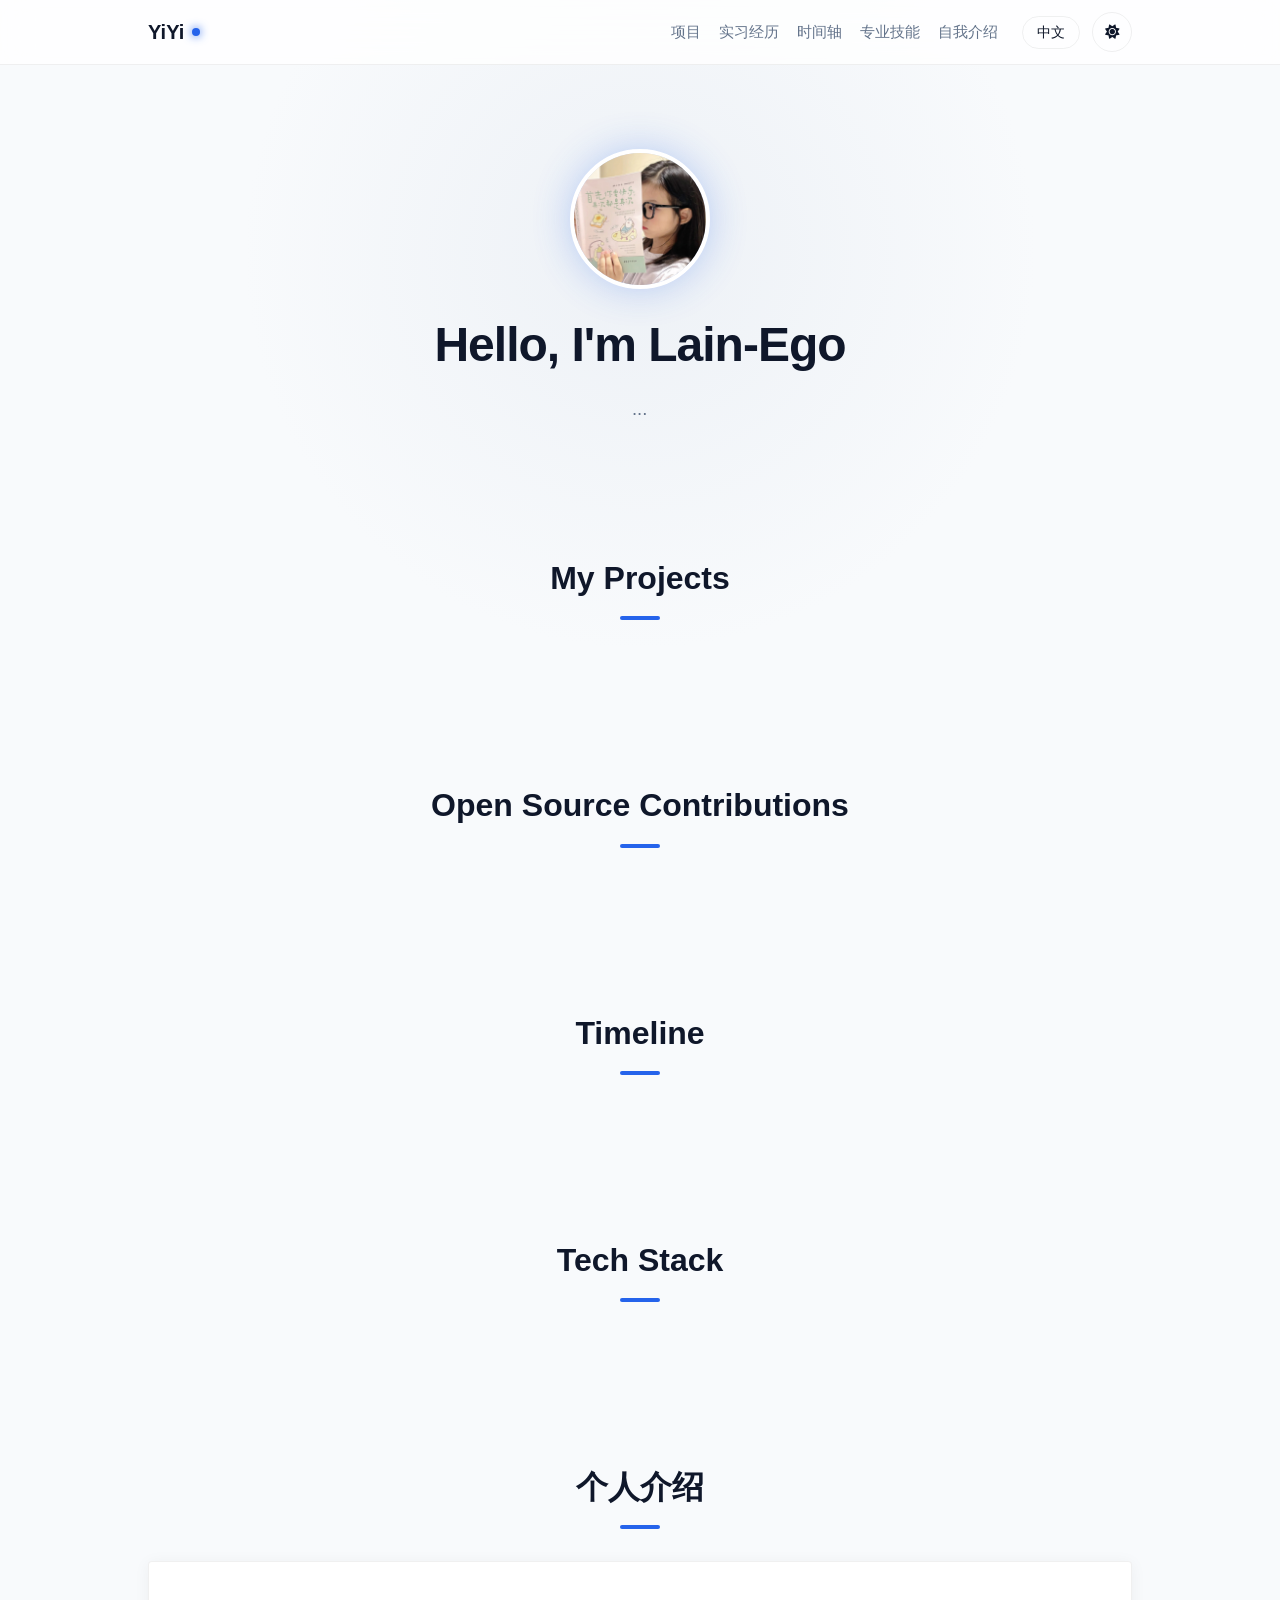
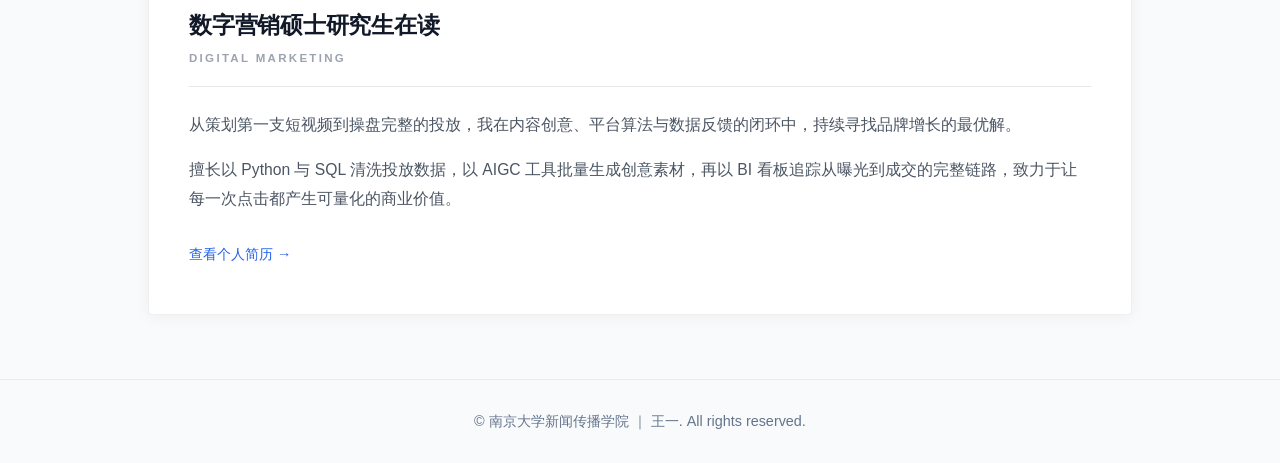
==== index.html @ 86b6c1a6 "Update index.html" ====
<!DOCTYPE html>
<html lang="en" data-theme="light">
<head>
  <meta charset="UTF-8">
  <meta name="viewport" content="width=device-width, initial-scale=1.0">
  <title>Wangyi's Homepage</title>
  
  <script>
    const savedTheme = localStorage.getItem('theme') || (window.matchMedia('(prefers-color-scheme: dark)').matches ? 'dark' : 'light');
    document.documentElement.setAttribute('data-theme', savedTheme);
  </script>

  <link rel="stylesheet" href="assets/css/style.css">
  <link rel="stylesheet" href="https://cdn.bootcdn.net/ajax/libs/font-awesome/6.4.0/css/all.min.css">
</head>
<body>
  <nav>
    <div class="container nav-container">
      <a href="#" class="logo">
        <span class="logo-text">YiYi</span>
        <div class="logo-dot"></div>
      </a>
      
      <div class="nav-actions">
        <div class="nav-links">
          <a href="#projects" data-i18n="nav.projects">项目</a>
          <a href="#opensource" data-i18n="nav.campusexperiences">实习经历</a>
          <a href="#timeline" data-i18n="nav.timeline">时间轴</a>
          <a href="#skills" data-i18n="nav.skills">专业技能</a>
          <a href="#self-introduction" data-i18n="nav.self-introduction">自我介绍</a>
        </div>
        
        <div class="nav-controls">
          <button class="control-btn lang-toggle" aria-label="Toggle Language">中文</button>
          <button class="control-btn theme-toggle" aria-label="Toggle Theme">
            <i class="fas fa-sun sun-icon"></i>
            <i class="fas fa-moon moon-icon"></i>
          </button>
        </div>
      </div>
    </div>
  </nav>

  <section id="intro" class="intro">
    <div class="bg-decoration"></div>
    <div class="container flex-center column">
      <div class="avatar-container">
        <img src="assets/images/Avatar.jpg" alt="Avatar" class="avatar" data-i18n="intro.avatarAlt">
        <div class="avatar-glow"></div>
      </div>
      <h1 class="gradient-text" data-i18n="intro.title">Hello, I'm Lain-Ego</h1>
      <p class="subtitle" data-i18n="intro.desc">...</p>
      <div class="intro-contact-links" aria-label="Social Links"></div>
    </div>
  </section>

  <section id="projects" class="section-padding">
    <div class="container">
      <h2 data-i18n="projects.title">My Projects</h2>
      <div class="projects-grid"></div>
    </div>
  </section>

  <section id="opensource" class="section-padding">
    <div class="container">
      <h2 data-i18n="opensource.title">Open Source Contributions</h2>
      <div class="opensource-grid"></div>
    </div>
  </section>

  <section id="timeline" class="section-padding">
    <div class="container">
      <h2 data-i18n="timeline.title">Timeline</h2>
      <div class="timeline-container"></div>
    </div>
  </section>

  <section id="skills" class="section-padding">
    <div class="container">
      <h2 data-i18n="skills.title">Tech Stack</h2>
      <div class="skills-wrapper"></div>
    </div>
  </section>

    <section id="self-introduction" class="section-padding">
    <div class="container">
      <h2 data-i18n="selfintro.title">个人介绍</h2>
      
      <div class="intro-paper">
        <div class="paper-content">
          <h4 class="intro-title-sans">数字营销硕士研究生在读</h4>
          <span class="paper-label-bottom">DIGITAL MARKETING</span>
          
          <div class="paper-body-standard">
            <p>
              从策划第一支短视频到操盘完整的投放，我在内容创意、平台算法与数据反馈的闭环中，持续寻找品牌增长的最优解。
            </p>
            <p>
              擅长以 Python 与 SQL 清洗投放数据，以 AIGC 工具批量生成创意素材，再以 BI 看板追踪从曝光到成交的完整链路，致力于让每一次点击都产生可量化的商业价值。
            </p>
          </div>
          
          <div class="paper-action">
            <a href="assets/pdf/resume.pdf" target="_blank" rel="noopener noreferrer" class="btn-paper">查看个人简历 &rarr;</a>
          </div>
        </div>
      </div>
    </div>
  </section>

  <footer data-i18n="footer.copyright">© 南京大学新闻传播学院 ｜  王一. All rights reserved.</footer>

  <script src="assets/js/i18n.js"></script>
  <script src="assets/js/main.js"></script>
</body>
</html>
---- assets/css/style.css ----
/* =========================================
   1. Design Token & Themes
   ========================================= */
:root {
  /* 基础参数 */
  --font-main: -apple-system, BlinkMacSystemFont, "Segoe UI", Roboto, "Helvetica Neue", Arial, sans-serif;
  --radius-md: 16px;
  --radius-full: 999px;
  --container-width: 1024px;
  --transition-base: 0.3s cubic-bezier(0.4, 0, 0.2, 1);
  --ease-standard: cubic-bezier(0.22, 1, 0.36, 1);
  --ease-emphasis: cubic-bezier(0.16, 1, 0.3, 1);
  --duration-fast: 180ms;
  --duration-base: 480ms;
  
  /* [Light Mode] 默认日间模式变量 */
  --bg-body: #f8fafc;
  --bg-card: #ffffff;
  --bg-glass: rgba(255, 255, 255, 0.8);
  --bg-hover: #f1f5f9;
  
  --text-main: #0f172a;
  --text-muted: #64748b;
  --text-invert: #ffffff;
  
  --primary: #2563eb;       /* 核心蓝 */
  --primary-glow: rgba(37, 99, 235, 0.2);
  
  --border-light: rgba(0, 0, 0, 0.06);
  --shadow-sm: 0 1px 2px rgba(0, 0, 0, 0.05);
  --shadow-card: 0 4px 6px -1px rgba(0, 0, 0, 0.05), 0 2px 4px -1px rgba(0, 0, 0, 0.03);
  --shadow-hover: 0 20px 25px -5px rgba(0, 0, 0, 0.1), 0 10px 10px -5px rgba(0, 0, 0, 0.04);
  
  --gradient-title: linear-gradient(135deg, #0f172a 0%, #3b82f6 100%);
  --decoration-blob: #e2e8f0;
}

/* [Dark Mode] 深色模式变量覆盖 */
[data-theme="dark"] {
  --bg-body: #1b1b1d;       /* 纯净中性暗背景 */
  --bg-card: #242526;       /* 轻微抬升层级 */
  --bg-glass: rgba(27, 27, 29, 0.82);
  --bg-hover: #2d2f31;
  
  --text-main: #e8e9ea;
  --text-muted: #b0b3b8;
  
  --primary: #78a8f8;
  --primary-glow: rgba(120, 168, 248, 0.24);
  
  --border-light: rgba(227, 227, 227, 0.14);
  --shadow-sm: 0 1px 2px rgba(0, 0, 0, 0.32);
  --shadow-card: 0 8px 20px rgba(0, 0, 0, 0.22);
  --shadow-hover: 0 12px 28px rgba(0, 0, 0, 0.30);
  
  --gradient-title: linear-gradient(135deg, #f1f2f4 0%, #9abcf2 100%);
  --decoration-blob: #2a2c2e;
}

/* =========================================
   2. Global Reset & Layout
   ========================================= */
* { margin: 0; padding: 0; box-sizing: border-box; }

html {
  width: 100%;
  max-width: 100%;
  -webkit-text-size-adjust: 100%;
}

body {
  font-family: var(--font-main);
  background-color: var(--bg-body);
  color: var(--text-main);
  line-height: 1.6;
  /* 关键：平滑过渡背景色和文字颜色 */
  transition: background-color 0.4s ease, color 0.4s ease;
  max-width: 100%;
  overflow-x: hidden;
}

@supports (overflow: clip) {
  html,
  body {
    overflow-x: clip;
  }
}

/* 新增：全局图片约束，防止图片撑破布局 */
img {
  max-width: 100%;
  height: auto;
  display: block;
}

a { text-decoration: none; color: inherit; transition: var(--transition-base); }
ul { list-style: none; }

.container {
  width: 100%;
  max-width: var(--container-width);
  margin: 0 auto;
  padding: 0 20px;
}

.section-padding { padding: 64px 0; }
.flex-center { display: flex; align-items: center; justify-content: center; }
.column { flex-direction: column; }

/* 滚动条美化 */
::-webkit-scrollbar { width: 8px; }
::-webkit-scrollbar-track { background: var(--bg-body); }
::-webkit-scrollbar-thumb { background: var(--text-muted); border-radius: 4px; opacity: 0.5; }

/* =========================================
   3. Navigation (Glassmorphism)
   ========================================= */
nav {
  position: sticky;
  top: 0;
  z-index: 100;
  background: var(--bg-glass);
  backdrop-filter: blur(16px);
  -webkit-backdrop-filter: blur(16px);
  border-bottom: 1px solid var(--border-light);
  transition: background-color 0.4s ease, border-color 0.4s ease;
}

.nav-container {
  height: 64px;
  display: flex;
  justify-content: space-between;
  align-items: center;
}

.logo {
  display: flex;
  align-items: center;
  gap: 8px;
  font-weight: 700;
  font-size: 1.25rem;
  color: var(--text-main);
}

.logo-dot {
  width: 8px;
  height: 8px;
  background: var(--primary);
  border-radius: 50%;
  box-shadow: 0 0 10px var(--primary);
}

.nav-actions { display: flex; align-items: center; gap: 24px; }

.nav-links { display: flex; gap: 18px; }
.nav-links a {
  font-size: 0.95rem;
  font-weight: 500;
  color: var(--text-muted);
  position: relative;
}
.nav-links a::after {
  content: '';
  position: absolute;
  left: 0;
  bottom: -6px;
  width: 100%;
  height: 2px;
  background: var(--primary);
  transform: scaleX(0);
  transform-origin: left;
  transition: transform var(--duration-fast) var(--ease-standard);
}
.nav-links a:hover, .nav-links a.active { color: var(--primary); }
.nav-links a:hover::after, .nav-links a.active::after { transform: scaleX(1); }

.nav-controls { display: flex; align-items: center; gap: 12px; }

/* 按钮通用样式 */
.control-btn {
  background: transparent;
  border: 1px solid var(--border-light);
  color: var(--text-main);
  padding: 6px 14px;
  border-radius: 20px;
  cursor: pointer;
  font-size: 0.9rem;
  transition: color var(--duration-fast) var(--ease-standard), border-color var(--duration-fast) var(--ease-standard), background-color var(--duration-fast) var(--ease-standard), transform var(--duration-fast) var(--ease-standard);
  display: flex;
  align-items: center;
  justify-content: center;
}

.control-btn:hover {
  background: var(--bg-hover);
  border-color: var(--primary);
  color: var(--primary);
}

/* 主题切换按钮特殊处理 */
.theme-toggle {
  width: 36px;
  height: 36px;
  padding: 0;
  border-radius: 50%;
  position: relative;
  overflow: hidden;
}

.theme-toggle i {
  position: absolute;
  transition: transform 420ms var(--ease-emphasis), opacity 320ms var(--ease-standard);
}

/* 图标切换动画逻辑 */
[data-theme="light"] .moon-icon { transform: translateY(20px) rotate(90deg); opacity: 0; }
[data-theme="light"] .sun-icon { transform: translateY(0) rotate(0); opacity: 1; }
[data-theme="dark"] .sun-icon { transform: translateY(-20px) rotate(-90deg); opacity: 0; }
[data-theme="dark"] .moon-icon { transform: translateY(0) rotate(0); opacity: 1; }

/* =========================================
   4. Hero Section / Intro
   ========================================= */
.intro {
  padding: 84px 0 44px;
  position: relative;
  text-align: center;
}

/* 背景装饰球 */
.bg-decoration {
  position: absolute;
  top: -50%;
  left: 50%;
  transform: translateX(-50%);
  width: 800px;
  height: 800px;
  background: radial-gradient(circle, var(--decoration-blob) 0%, transparent 70%);
  opacity: 0.5;
  z-index: -1;
  pointer-events: none;
}

.avatar-container {
  position: relative;
  margin-bottom: 18px;
  opacity: 0;
  animation: intro-fade-up 620ms var(--ease-emphasis) 120ms forwards;
}

.avatar {
  width: 140px;
  height: 140px;
  border-radius: 50%;
  object-fit: cover;
  border: 4px solid var(--bg-card);
  position: relative;
  z-index: 2;
  flex-shrink: 0; /* 防止头像被挤压 */
}

.avatar-glow {
  position: absolute;
  inset: 0;
  border-radius: 50%;
  background: var(--primary);
  filter: blur(25px);
  opacity: 0.4;
  z-index: 1;
  transform: scale(0.9);
  transition: opacity 0.3s;
}
.avatar-container:hover .avatar-glow { opacity: 0.7; }

.gradient-text {
  font-size: 3rem;
  font-weight: 800;
  margin-bottom: 10px;
  color: var(--text-main);
  letter-spacing: -1px;
  opacity: 0;
  animation: intro-fade-up 620ms var(--ease-emphasis) 210ms forwards;
}

.subtitle {
  font-size: 1.15rem;
  color: var(--text-muted);
  max-width: 700px;
  margin: 0 auto;
  opacity: 0;
  animation: intro-fade-up 620ms var(--ease-emphasis) 300ms forwards;
}

.intro-contact-links {
  display: flex;
  align-items: center;
  justify-content: center;
  gap: 12px;
  margin-top: 22px;
  flex-wrap: wrap;
  opacity: 0;
  animation: intro-fade-up 620ms var(--ease-emphasis) 390ms forwards;
}

.intro-contact-link {
  width: 42px;
  height: 42px;
  border-radius: 50%;
  border: 1px solid var(--border-light);
  background: var(--bg-card);
  color: var(--text-muted);
  display: inline-flex;
  align-items: center;
  justify-content: center;
  transition: transform var(--duration-fast) var(--ease-standard), color var(--duration-fast) var(--ease-standard), border-color var(--duration-fast) var(--ease-standard);
}

.intro-contact-link i {
  font-size: 1.1rem;
}

.intro-contact-link:hover {
  color: var(--primary);
  border-color: var(--primary);
  transform: translateY(-1px);
}

/* =========================================
   5. Projects Grid & Detail Images
   ========================================= */
h2 {
  font-size: 2rem;
  text-align: center;
  margin-bottom: 32px;
  color: var(--text-main);
  position: relative;
  display: inline-block;
  width: 100%;
}
/* 标题下划线 */
h2::after {
  content: '';
  display: block;
  width: 40px;
  height: 4px;
  background: var(--primary);
  margin: 12px auto 0;
  border-radius: 2px;
}

.projects-grid {
  display: grid;
  grid-template-columns: repeat(auto-fit, minmax(min(100%, 280px), 1fr));
  gap: 24px;
}

.card {
  background: var(--bg-card);
  border-radius: var(--radius-md);
  border: 1px solid var(--border-light);
  overflow: hidden;
  transition: transform var(--duration-base) var(--ease-standard), box-shadow var(--duration-base) var(--ease-standard), border-color var(--duration-fast) var(--ease-standard);
  /* 解决 Safari 下圆角溢出问题 */
  transform: translateZ(0); 
}

.card:hover {
  transform: translateY(-4px);
  box-shadow: var(--shadow-card);
  border-color: var(--primary-glow);
}

/* 首页项目卡片缩略图 - 优化适配 */
.project-thumbnail {
  width: 100%;
  height: 220px;           /* 调整高度，显示更佳 */
  object-fit: cover;       /* 填满容器，防止拉伸 */
  object-position: center; /* 居中裁剪 */
  border-bottom: 1px solid var(--border-light);
  transition: transform var(--duration-base) var(--ease-standard);
  background-color: var(--bg-hover);
}

.card:hover .project-thumbnail { transform: scale(1.02); }

.project-thumbnail-wrapper { overflow: hidden; }

.project-info { padding: 24px; }

.project-info h3 {
  font-size: 1.25rem;
  margin-bottom: 8px;
  color: var(--text-main);
}

.project-info p {
  font-size: 0.95rem;
  color: var(--text-muted);
  margin-bottom: 20px;
  display: -webkit-box;
  -webkit-line-clamp: 3;
  -webkit-box-orient: vertical;
  overflow: hidden;
}

.project-link {
  font-weight: 600;
  color: var(--primary);
  display: inline-flex;
  align-items: center;
  gap: 4px;
}
.project-link::after { content: '→'; transition: transform 0.2s; }
.project-link:hover::after { transform: translateX(4px); }

/* 子页面：详情大图样式 (新增) */
.project-detail-card { padding: 40px; }

.project-detail-desc {
  max-width: 800px;
  margin: 30px auto;
  line-height: 1.8;
  color: var(--text-muted);
}

.project-img {
  display: block;
  width: 100%;             /* 强制宽度撑满容器 */
  max-width: 100%;         /* 防止超出父容器 */
  height: auto;            /* 高度自动，保持比例 */
  object-fit: contain;     /* 保证图片内容完整显示 */
  border-radius: var(--radius-md);
  margin: 32px auto;       /* 上下增加间距 */
  box-shadow: var(--shadow-card);
  border: 1px solid var(--border-light);
}

/* =========================================
   6. Documents & Buttons
   ========================================= */
.publish-links-wrapper { text-align: center; margin-top: 40px; }

.publish-links {
  display: inline-flex;
  flex-wrap: wrap;
  gap: 16px;
  justify-content: center;
  background: var(--bg-card);
  padding: 12px;
  border-radius: var(--radius-full);
  box-shadow: var(--shadow-sm);
  border: 1px solid var(--border-light);
}

.publish-link {
  padding: 10px 24px;
  border-radius: var(--radius-full);
  font-weight: 500;
  color: var(--text-muted);
  transition: transform var(--duration-fast) var(--ease-standard), color var(--duration-fast) var(--ease-standard), background-color var(--duration-fast) var(--ease-standard);
  display: flex;
  align-items: center;
  gap: 8px;
}

.publish-link:hover {
  background: var(--bg-hover);
  color: var(--primary);
  transform: translateY(-1px);
}

@keyframes intro-fade-up {
  from {
    opacity: 0;
    transform: translateY(14px);
  }
  to {
    opacity: 1;
    transform: translateY(0);
  }
}

/* =========================================
   7. Footer
   ========================================= */

footer {
  text-align: center;
  padding: 30px;
  font-size: 0.9rem;
  color: var(--text-muted);
  border-top: 1px solid var(--border-light);
  background: var(--bg-body);
}

/* =========================================
   8. Mobile Responsive
   ========================================= */
@media (max-width: 768px) {
  .nav-links { display: none; } /* 暂时简化手机端 */
  .container { padding: 0 16px; }
  
  .section-padding { padding: 48px 0; }
  .intro { padding-top: 56px; }
  .gradient-text { font-size: 2.2rem; }
  .nav-actions { gap: 12px; }
  .nav-controls { gap: 8px; }
  .control-btn { padding: 6px 10px; }
  .logo { font-size: 1.1rem; }
  .project-detail-card { padding: 24px 18px; }

  /* 手机端图片适配 */
  .avatar {
    width: 120px;
    height: 120px;
  }
  .project-thumbnail {
    height: 180px;
  }
  .project-img {
    margin: 20px auto;
    border-radius: 8px;
  }
  
  .publish-links {
    flex-direction: column;
    border-radius: var(--radius-md);
    width: 100%;
  }
  
  .intro-contact-links {
    gap: 10px;
    margin-top: 18px;
  }

  .timeline-container {
    padding-left: 24px;
  }

  .timeline-dot {
    left: -28px;
  }
}


/* Paste this AFTER your existing CSS */

/* =========================================
   9. Open Source Section (New)
   ========================================= */
.opensource-grid {
  display: grid;
  grid-template-columns: repeat(auto-fit, minmax(min(100%, 280px), 1fr));
  gap: 20px;
}

.os-card {
  background: var(--bg-card);
  border: 1px solid var(--border-light);
  border-radius: var(--radius-md);
  padding: 24px;
  transition: transform var(--duration-base) var(--ease-standard), box-shadow var(--duration-base) var(--ease-standard), border-color var(--duration-fast) var(--ease-standard);
  display: flex;
  flex-direction: column;
  height: 100%;
}

.os-card:hover {
  transform: translateY(-3px);
  border-color: var(--primary);
  box-shadow: var(--shadow-card);
}

.os-header {
  display: flex;
  align-items: flex-start;
  justify-content: space-between;
  margin-bottom: 12px;
}

.os-title {
  font-size: 1.1rem;
  font-weight: 700;
  color: var(--text-main);
}

.os-desc {
  font-size: 0.9rem;
  color: var(--text-muted);
  margin-bottom: 16px;
  flex-grow: 1;
}

.os-tags {
  display: flex;
  flex-wrap: wrap;
  gap: 8px;
  margin-bottom: 20px;
}

.os-tag {
  font-size: 0.75rem;
  padding: 4px 10px;
  background: var(--bg-hover);
  color: var(--text-muted);
  border-radius: 20px;
}

.os-actions {
  display: flex;
  flex-wrap: wrap;
  gap: 12px;
}

.os-btn {
  font-size: 0.85rem;
  font-weight: 600;
  color: var(--primary);
  display: flex;
  align-items: center;
  gap: 6px;
}
.os-btn:hover { text-decoration: underline; }

/* =========================================
   10. Timeline Section (New)
   ========================================= */
.timeline-container {
  position: relative;
  max-width: 800px;
  margin: 0 auto;
  padding-left: 30px;
}

/* Vertical Line */
.timeline-container::before {
  content: '';
  position: absolute;
  left: 0;
  top: 0;
  bottom: 0;
  width: 2px;
  background: var(--border-light);
}

.timeline-item {
  position: relative;
  margin-bottom: 28px;
}

.timeline-dot {
  position: absolute;
  left: -35px; /* Adjust based on padding */
  top: 5px;
  width: 12px;
  height: 12px;
  background: var(--bg-body);
  border: 2px solid var(--primary);
  border-radius: 50%;
  z-index: 1;
}

.timeline-date {
  font-size: 0.85rem;
  font-weight: 700;
  color: var(--primary);
  margin-bottom: 6px;
  display: block;
}

.timeline-content h3 {
  font-size: 1.1rem;
  margin-bottom: 8px;
  color: var(--text-main);
}

.timeline-content p {
  font-size: 0.95rem;
  color: var(--text-muted);
}

/* =========================================
   11. Tech Stack Section (New)
   ========================================= */
.skills-wrapper {
  display: grid;
  grid-template-columns: repeat(auto-fit, minmax(min(100%, 200px), 1fr));
  gap: 24px;
}

.skill-category h3 {
  font-size: 1.1rem;
  margin-bottom: 16px;
  color: var(--text-main);
  border-left: 3px solid var(--primary);
  padding-left: 12px;
}

.skill-list {
  display: flex;
  flex-wrap: wrap;
  gap: 10px;
}

.skill-badge {
  padding: 8px 16px;
  background: var(--bg-card);
  border: 1px solid var(--border-light);
  border-radius: 8px;
  font-size: 0.9rem;
  color: var(--text-muted);
  display: flex;
  align-items: center;
  gap: 8px;
  transition: transform var(--duration-fast) var(--ease-standard), color var(--duration-fast) var(--ease-standard), border-color var(--duration-fast) var(--ease-standard);
}

.skill-badge:hover {
  border-color: var(--primary);
  color: var(--primary);
  transform: translateY(-1px);
}

.reveal {
  opacity: 0;
  transform: translateY(16px);
  filter: blur(2px);
  transition: opacity var(--duration-base) var(--ease-standard), transform var(--duration-base) var(--ease-standard), filter var(--duration-base) var(--ease-standard);
  transition-delay: var(--reveal-delay, 0ms);
  will-change: opacity, transform;
}

.reveal.is-visible {
  opacity: 1;
  transform: translateY(0);
  filter: blur(0);
}

@media (prefers-reduced-motion: reduce) {
  .avatar-container,
  .gradient-text,
  .subtitle,
  .intro-contact-links {
    animation: none;
    opacity: 1;
    transform: none;
  }

  .reveal {
    opacity: 1;
    transform: none;
    filter: none;
    transition: none;
  }
}

/* 修复主题切换按钮的点击响应 */
.theme-toggle {
  cursor: pointer;
  z-index: 10; /* 提高层级 */
  /* 确保按钮有足够空间容纳图标 */
  width: 40px; 
  height: 40px;
  display: flex;
  align-items: center;
  justify-content: center;
}

/* 防止图标拦截鼠标事件，确保点击穿透到 button */
.theme-toggle i {
  pointer-events: none; 
}

/* 确保导航栏层级够高 */
nav {
  z-index: 1000;
}

/* ... Previous CSS ... */

/* =========================================
   12. Project Tags (New)
   ========================================= */
.project-tags {
  display: flex;
  flex-wrap: wrap;
  gap: 8px;
  margin-bottom: 20px; /* Space between tags and 'View Details' link */
  margin-top: -12px;   /* Pull closer to description */
}

.project-tag {
  font-size: 0.75rem;
  padding: 3px 10px;
  background: var(--bg-hover);
  color: var(--primary);
  border-radius: 4px;
  font-weight: 500;
  border: 1px solid var(--border-light);
}

/* Adjust paragraph margin in project info to accommodate tags */
.project-info p {
  margin-bottom: 16px; 
}

/* =========================================
   13. Self Introduction Section (New)
   ========================================= */
.intro-paper {
  background: #ffffff;
  border: 1px solid rgba(0, 0, 0, 0.06);
  border-radius: 4px;
  box-shadow: 0 2px 16px rgba(0, 0, 0, 0.05);
  max-width: 100%;
  margin: 0 auto;
  padding: 48px 40px;
  position: relative;
  transition: box-shadow 0.3s ease, transform 0.3s ease;
}

[data-theme="dark"] .intro-paper {
  background: #1a1a1a;
  border-color: rgba(255, 255, 255, 0.06);
  box-shadow: 0 2px 16px rgba(0, 0, 0, 0.2);
}

.intro-paper:hover {
  box-shadow: 0 6px 28px rgba(0, 0, 0, 0.08);
  transform: translateY(-2px);
}

.intro-paper .paper-content {
  position: relative;
}

.intro-title-sans {
  font-family: -apple-system, BlinkMacSystemFont, "Segoe UI", Roboto, "Helvetica Neue", Arial, "PingFang SC", "Microsoft YaHei", sans-serif;
  font-size: 1.45rem;
  font-weight: 700;
  color: #111827;
  margin-bottom: 8px;
  line-height: 1.35;
  letter-spacing: -0.01em;
}

[data-theme="dark"] .intro-title-sans {
  color: #f3f4f6;
}

.paper-label-bottom {
  display: block;
  font-family: -apple-system, BlinkMacSystemFont, "Segoe UI", Roboto, "Helvetica Neue", Arial, sans-serif;
  font-size: 0.72rem;
  font-weight: 600;
  letter-spacing: 0.2em;
  text-transform: uppercase;
  color: #9ca3af;
  margin-bottom: 24px;
  padding-bottom: 18px;
  border-bottom: 1px solid #e5e7eb;
}

[data-theme="dark"] .paper-label-bottom {
  color: #6b7280;
  border-color: #374151;
}

.paper-body-standard {
  font-family: -apple-system, BlinkMacSystemFont, "Segoe UI", Roboto, "Helvetica Neue", Arial, "PingFang SC", "Microsoft YaHei", sans-serif;
  font-size: 0.98rem;
  line-height: 1.8;
  color: #4b5563;
}

[data-theme="dark"] .paper-body-standard {
  color: #d1d5db;
}

.paper-body-standard p + p {
  margin-top: 1.1em;
}

.paper-action {
  margin-top: 28px;
}

.btn-paper {
  display: inline-flex;
  align-items: center;
  gap: 6px;
  font-family: inherit;
  font-size: 0.9rem;
  font-weight: 500;
  color: #2563eb;
  text-decoration: none;
  transition: gap 0.25s ease;
}

[data-theme="dark"] .btn-paper {
  color: #60a5fa;
}

.btn-paper:hover {
  gap: 10px;
}

@media (max-width: 640px) {
  .intro-paper {
    padding: 28px 24px;
  }
  .intro-title-sans {
    font-size: 1.2rem;
  }
}
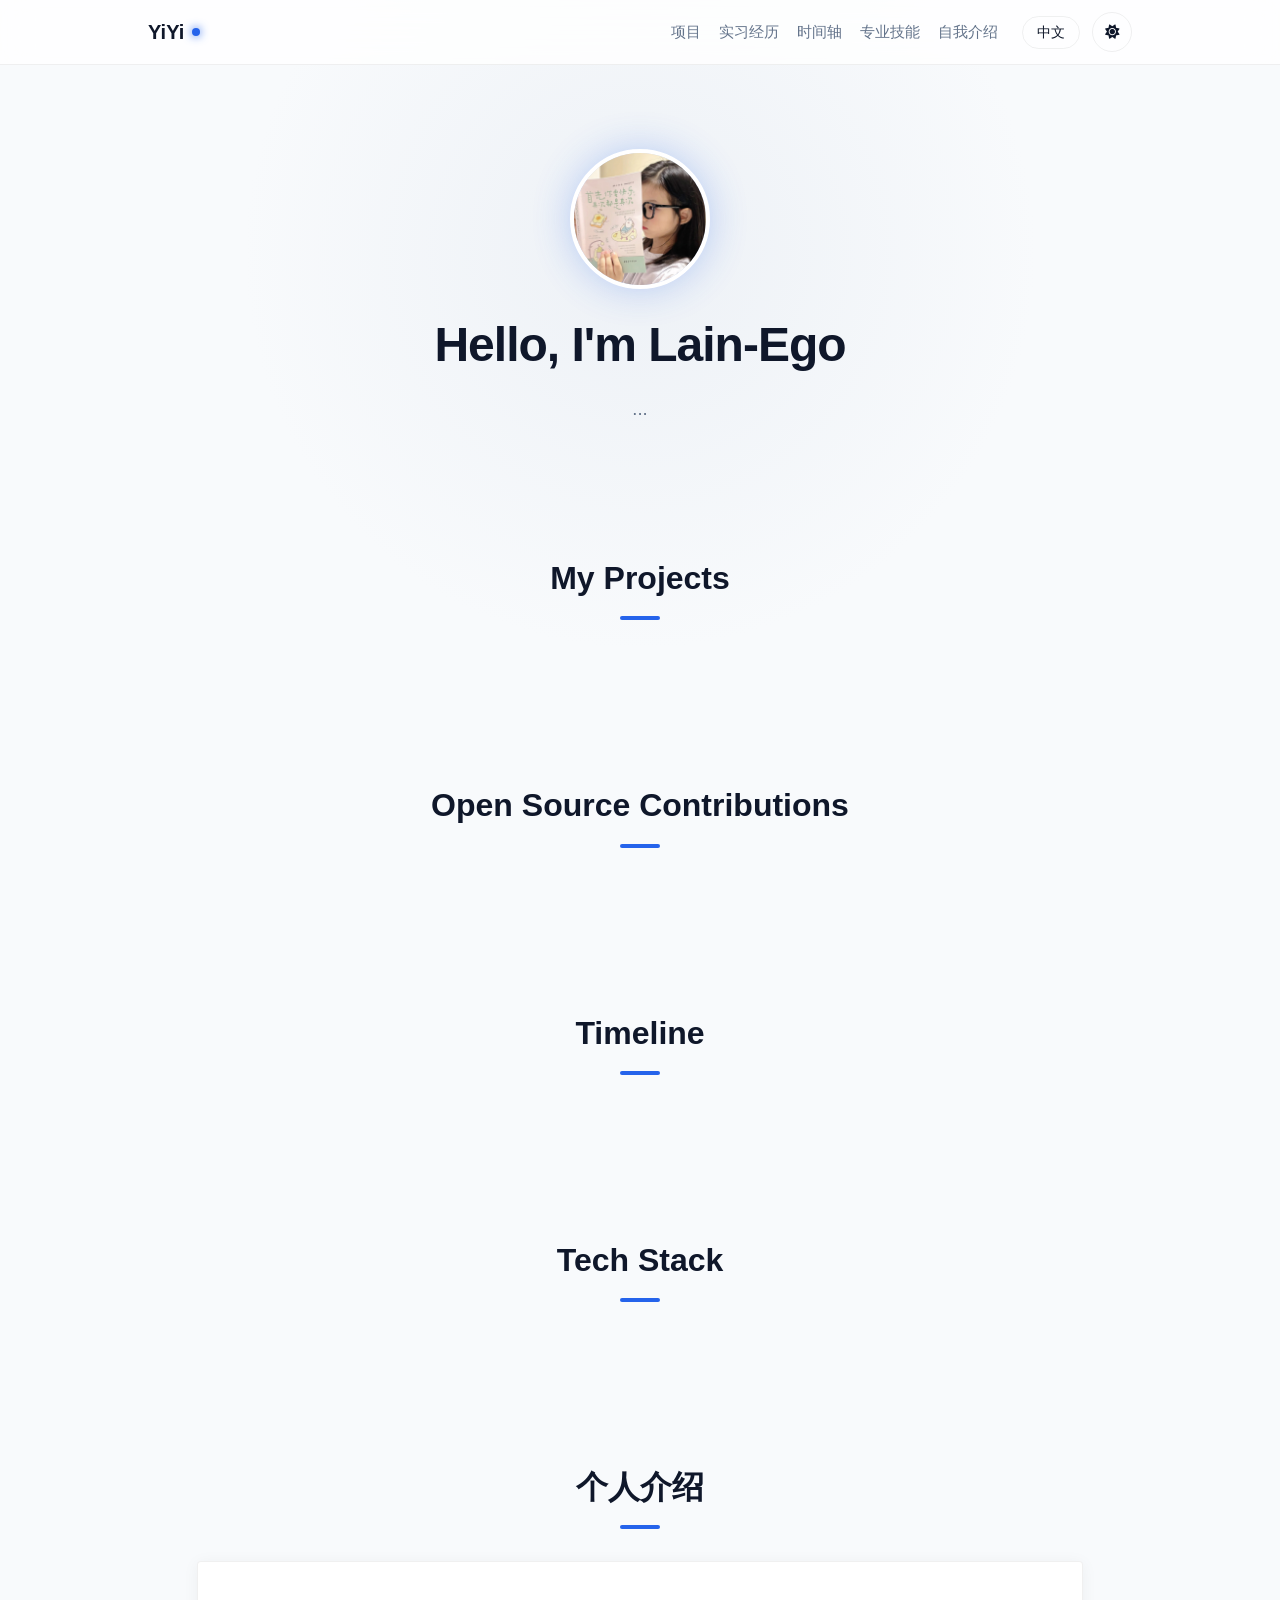
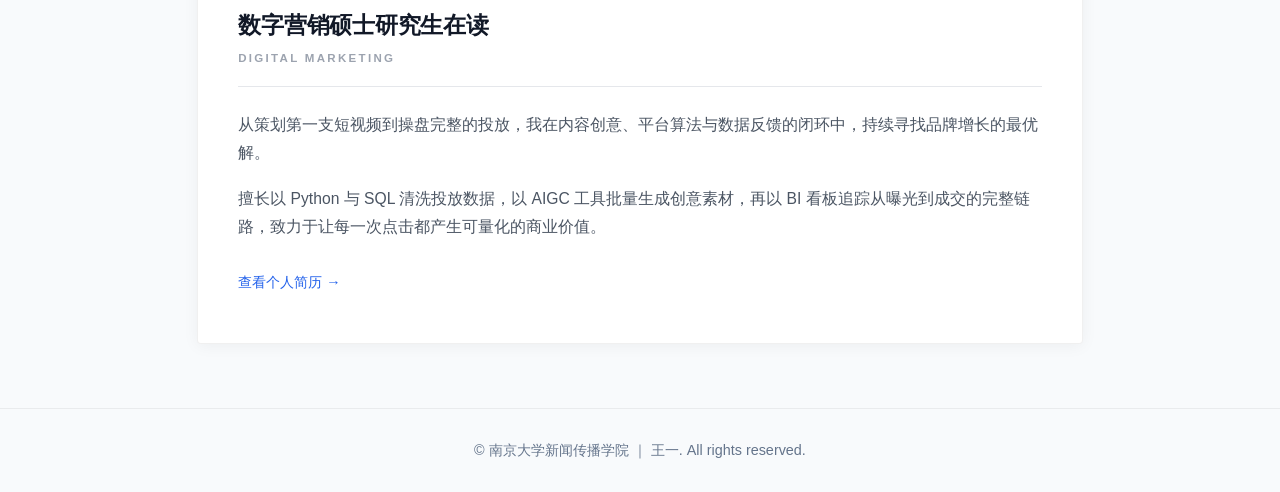
==== commit aabb5c60: "Update index.html" ====
--- a/index.html
+++ b/index.html
@@ -101,7 +101,7 @@
           </div>
           
           <div class="paper-action">
-            <a href="assets/pdf/resume.pdf" target="_blank" rel="noopener noreferrer" class="btn-paper">查看个人简历 &rarr;</a>
+            <a href="assets/pdf/resume.pdf?v=2" target="_blank" rel="noopener noreferrer" class="btn-paper">查看个人简历 &rarr;</a>
           </div>
         </div>
       </div>
--- a/assets/css/style.css
+++ b/assets/css/style.css
@@ -812,7 +812,7 @@
   border: 1px solid rgba(0, 0, 0, 0.06);
   border-radius: 4px;
   box-shadow: 0 2px 16px rgba(0, 0, 0, 0.05);
-  max-width: 100%;
+  max-width: 90%;
   margin: 0 auto;
   padding: 48px 40px;
   position: relative;
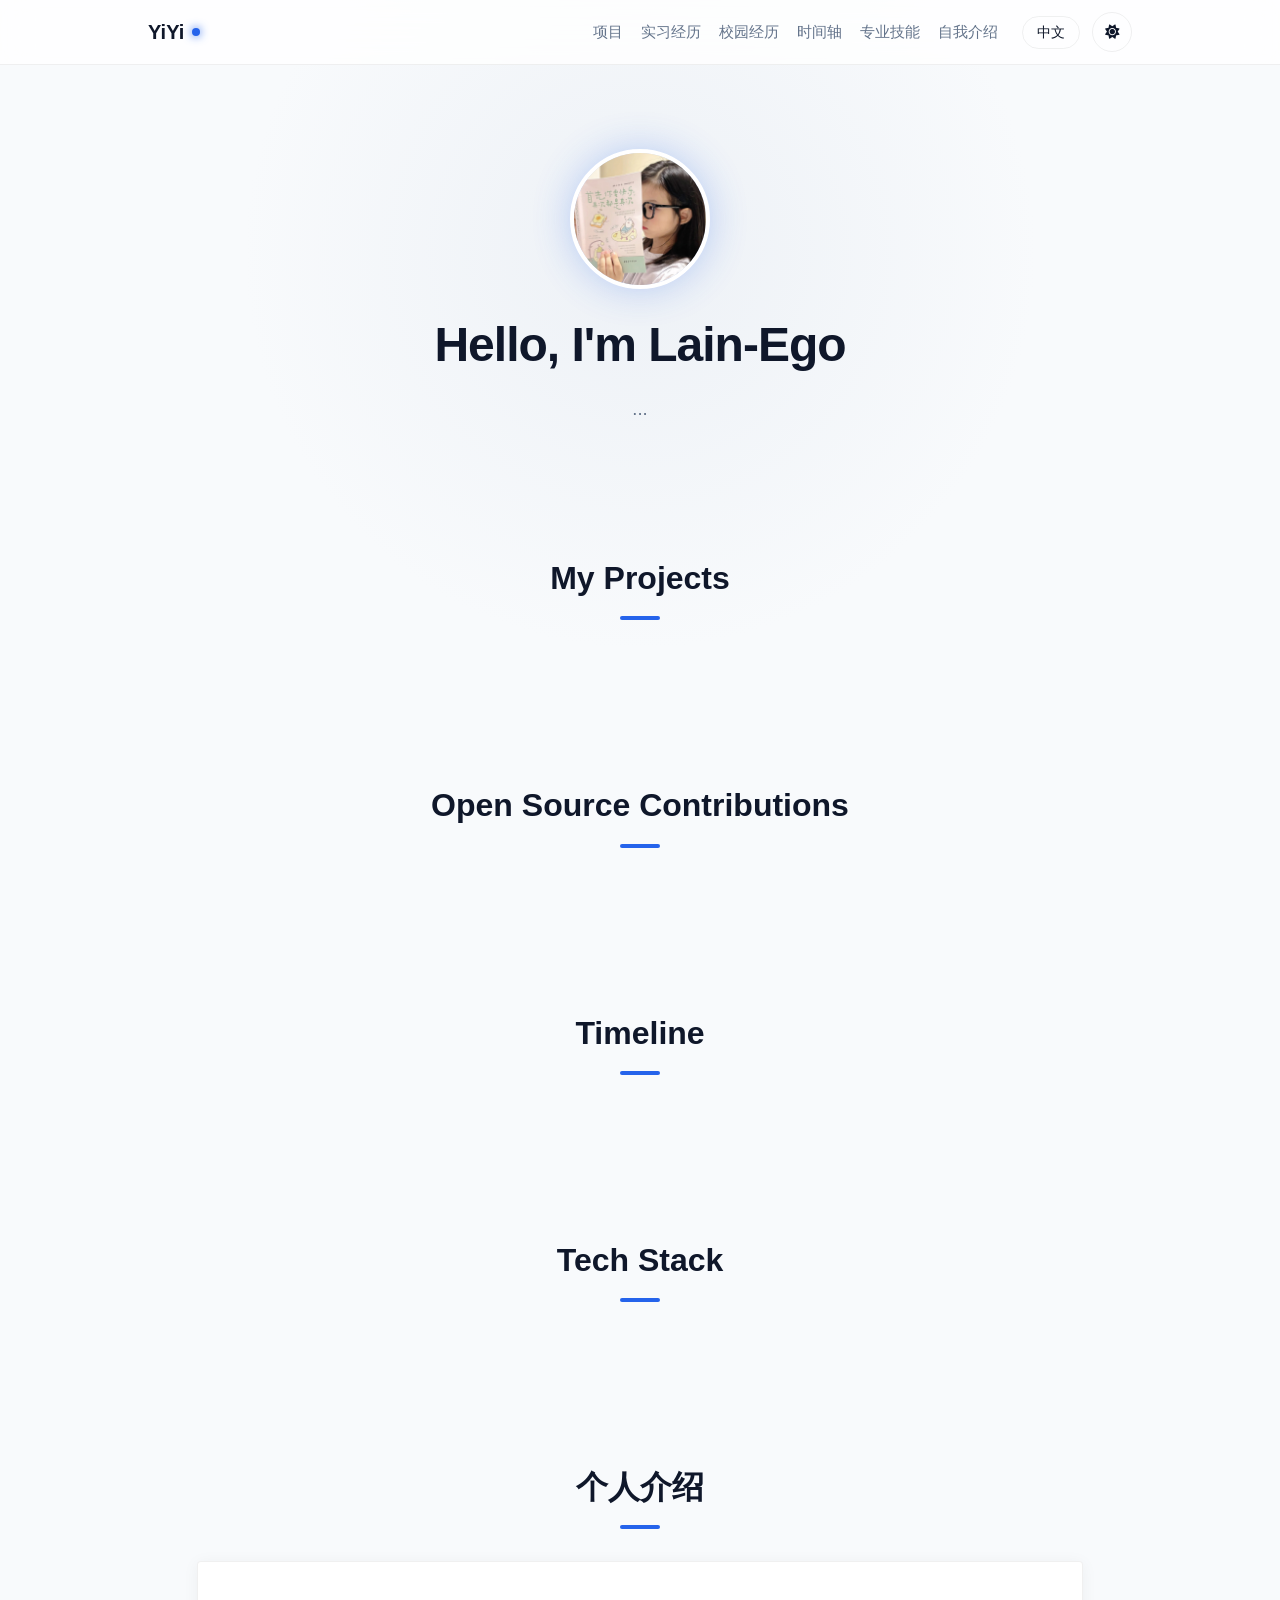
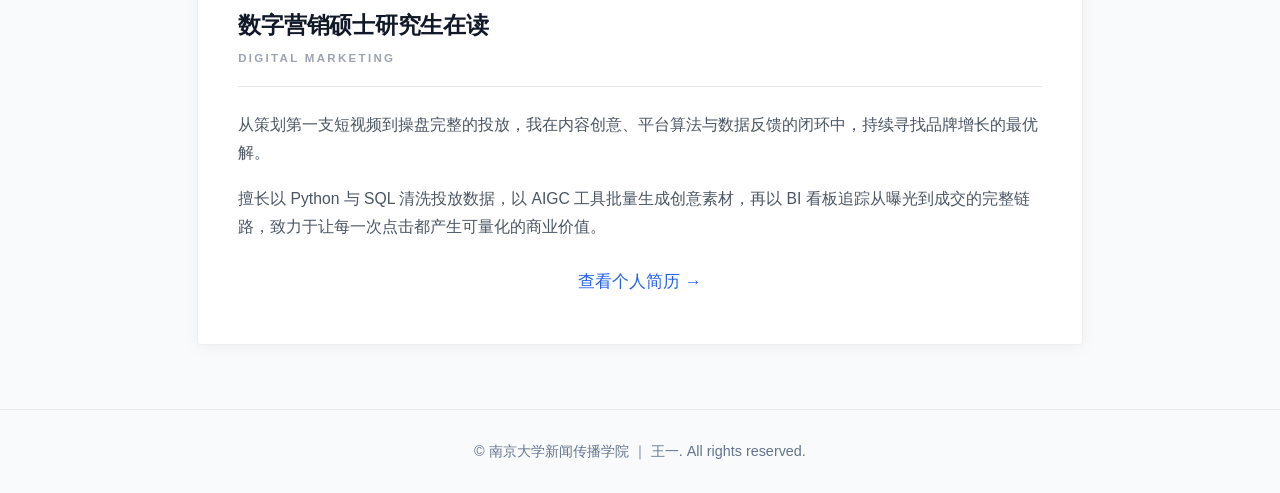
==== commit cd98a896: "Update index.html" ====
--- a/index.html
+++ b/index.html
@@ -25,6 +25,7 @@
         <div class="nav-links">
           <a href="#projects" data-i18n="nav.projects">项目</a>
           <a href="#opensource" data-i18n="nav.campusexperiences">实习经历</a>
+          <a href="#campus-experiences" data-i18n="nav.campus-experiences">校园经历</a>
           <a href="#timeline" data-i18n="nav.timeline">时间轴</a>
           <a href="#skills" data-i18n="nav.skills">专业技能</a>
           <a href="#self-introduction" data-i18n="nav.self-introduction">自我介绍</a>
--- a/assets/css/style.css
+++ b/assets/css/style.css
@@ -883,6 +883,7 @@
 
 .paper-action {
   margin-top: 28px;
+  text-align: center;
 }
 
 .btn-paper {
@@ -890,7 +891,7 @@
   align-items: center;
   gap: 6px;
   font-family: inherit;
-  font-size: 0.9rem;
+  font-size: 1.05rem;
   font-weight: 500;
   color: #2563eb;
   text-decoration: none;
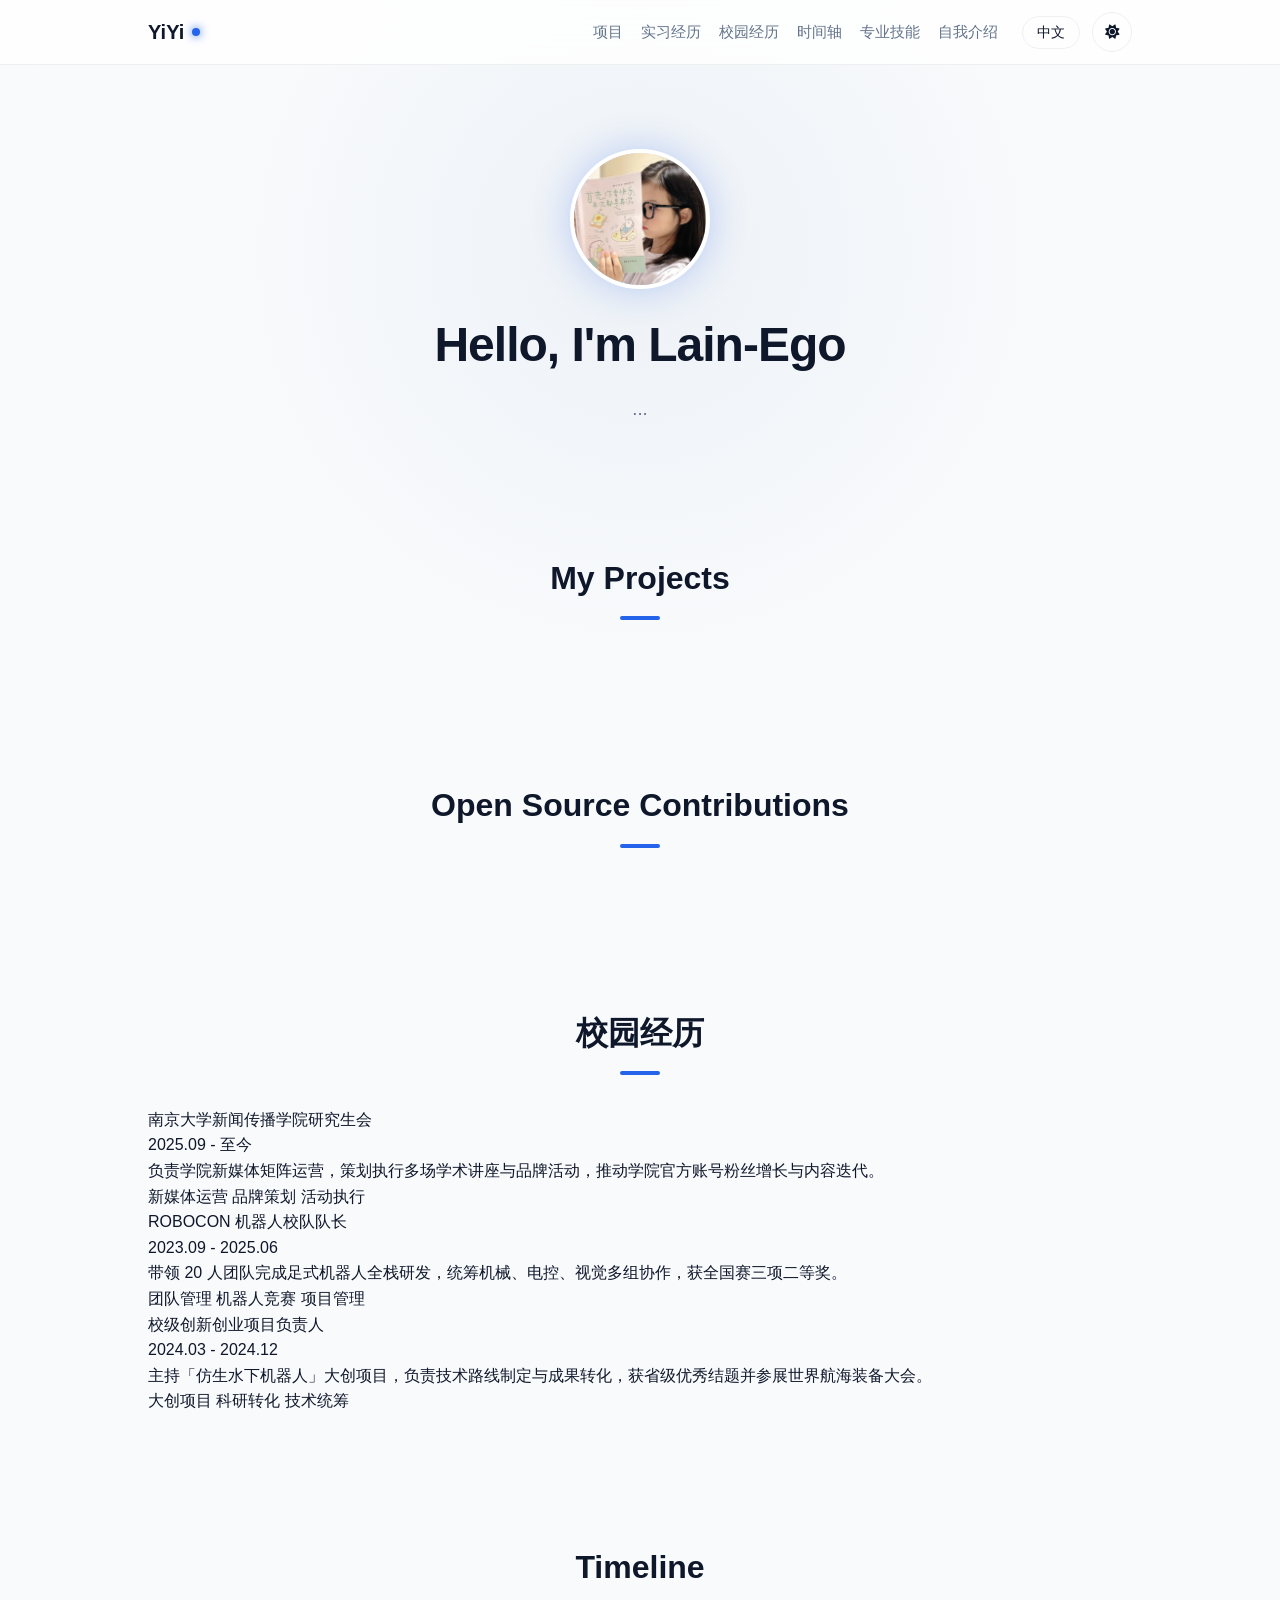
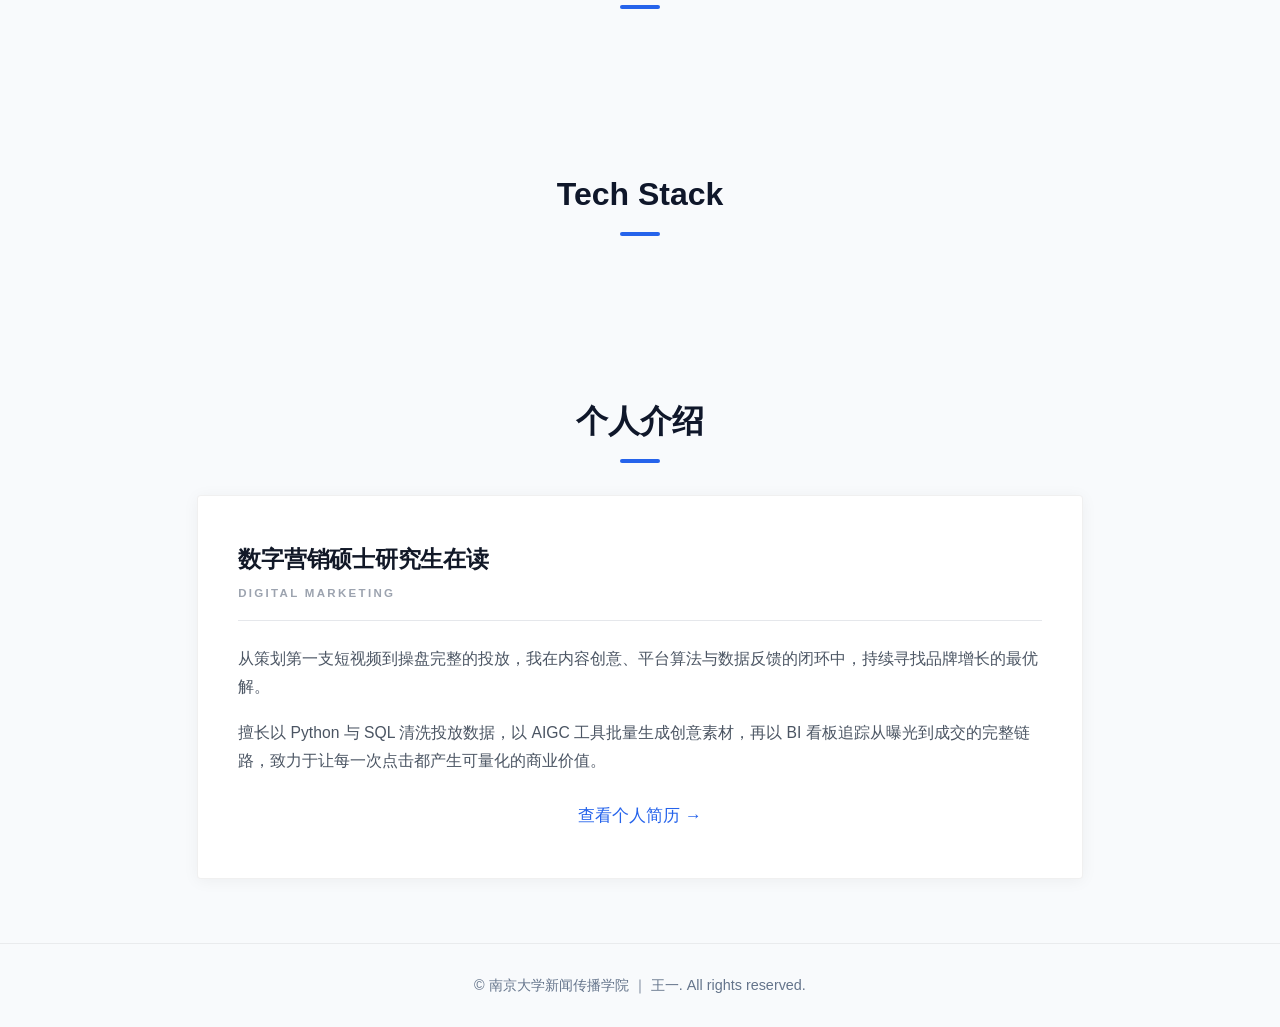
==== commit bde8452a: "Update index.html" ====
--- a/index.html
+++ b/index.html
@@ -69,6 +69,50 @@
     </div>
   </section>
 
+    <section id="campus-experiences" class="section-padding">
+    <div class="container">
+      <h2 data-i18n="campus.title">校园经历</h2>
+      <div class="campus-grid">
+        <div class="campus-card">
+          <div class="campus-header">
+            <div class="campus-title">南京大学新闻传播学院研究生会</div>
+          </div>
+          <div class="campus-meta">2025.09 - 至今</div>
+          <p class="campus-desc">负责学院新媒体矩阵运营，策划执行多场学术讲座与品牌活动，推动学院官方账号粉丝增长与内容迭代。</p>
+          <div class="campus-tags">
+            <span class="campus-tag">新媒体运营</span>
+            <span class="campus-tag">品牌策划</span>
+            <span class="campus-tag">活动执行</span>
+          </div>
+        </div>
+        <div class="campus-card">
+          <div class="campus-header">
+            <div class="campus-title">ROBOCON 机器人校队队长</div>
+          </div>
+          <div class="campus-meta">2023.09 - 2025.06</div>
+          <p class="campus-desc">带领 20 人团队完成足式机器人全栈研发，统筹机械、电控、视觉多组协作，获全国赛三项二等奖。</p>
+          <div class="campus-tags">
+            <span class="campus-tag">团队管理</span>
+            <span class="campus-tag">机器人竞赛</span>
+            <span class="campus-tag">项目管理</span>
+          </div>
+        </div>
+        <div class="campus-card">
+          <div class="campus-header">
+            <div class="campus-title">校级创新创业项目负责人</div>
+          </div>
+          <div class="campus-meta">2024.03 - 2024.12</div>
+          <p class="campus-desc">主持「仿生水下机器人」大创项目，负责技术路线制定与成果转化，获省级优秀结题并参展世界航海装备大会。</p>
+          <div class="campus-tags">
+            <span class="campus-tag">大创项目</span>
+            <span class="campus-tag">科研转化</span>
+            <span class="campus-tag">技术统筹</span>
+          </div>
+        </div>
+      </div>
+    </div>
+  </section>
+
   <section id="timeline" class="section-padding">
     <div class="container">
       <h2 data-i18n="timeline.title">Timeline</h2>
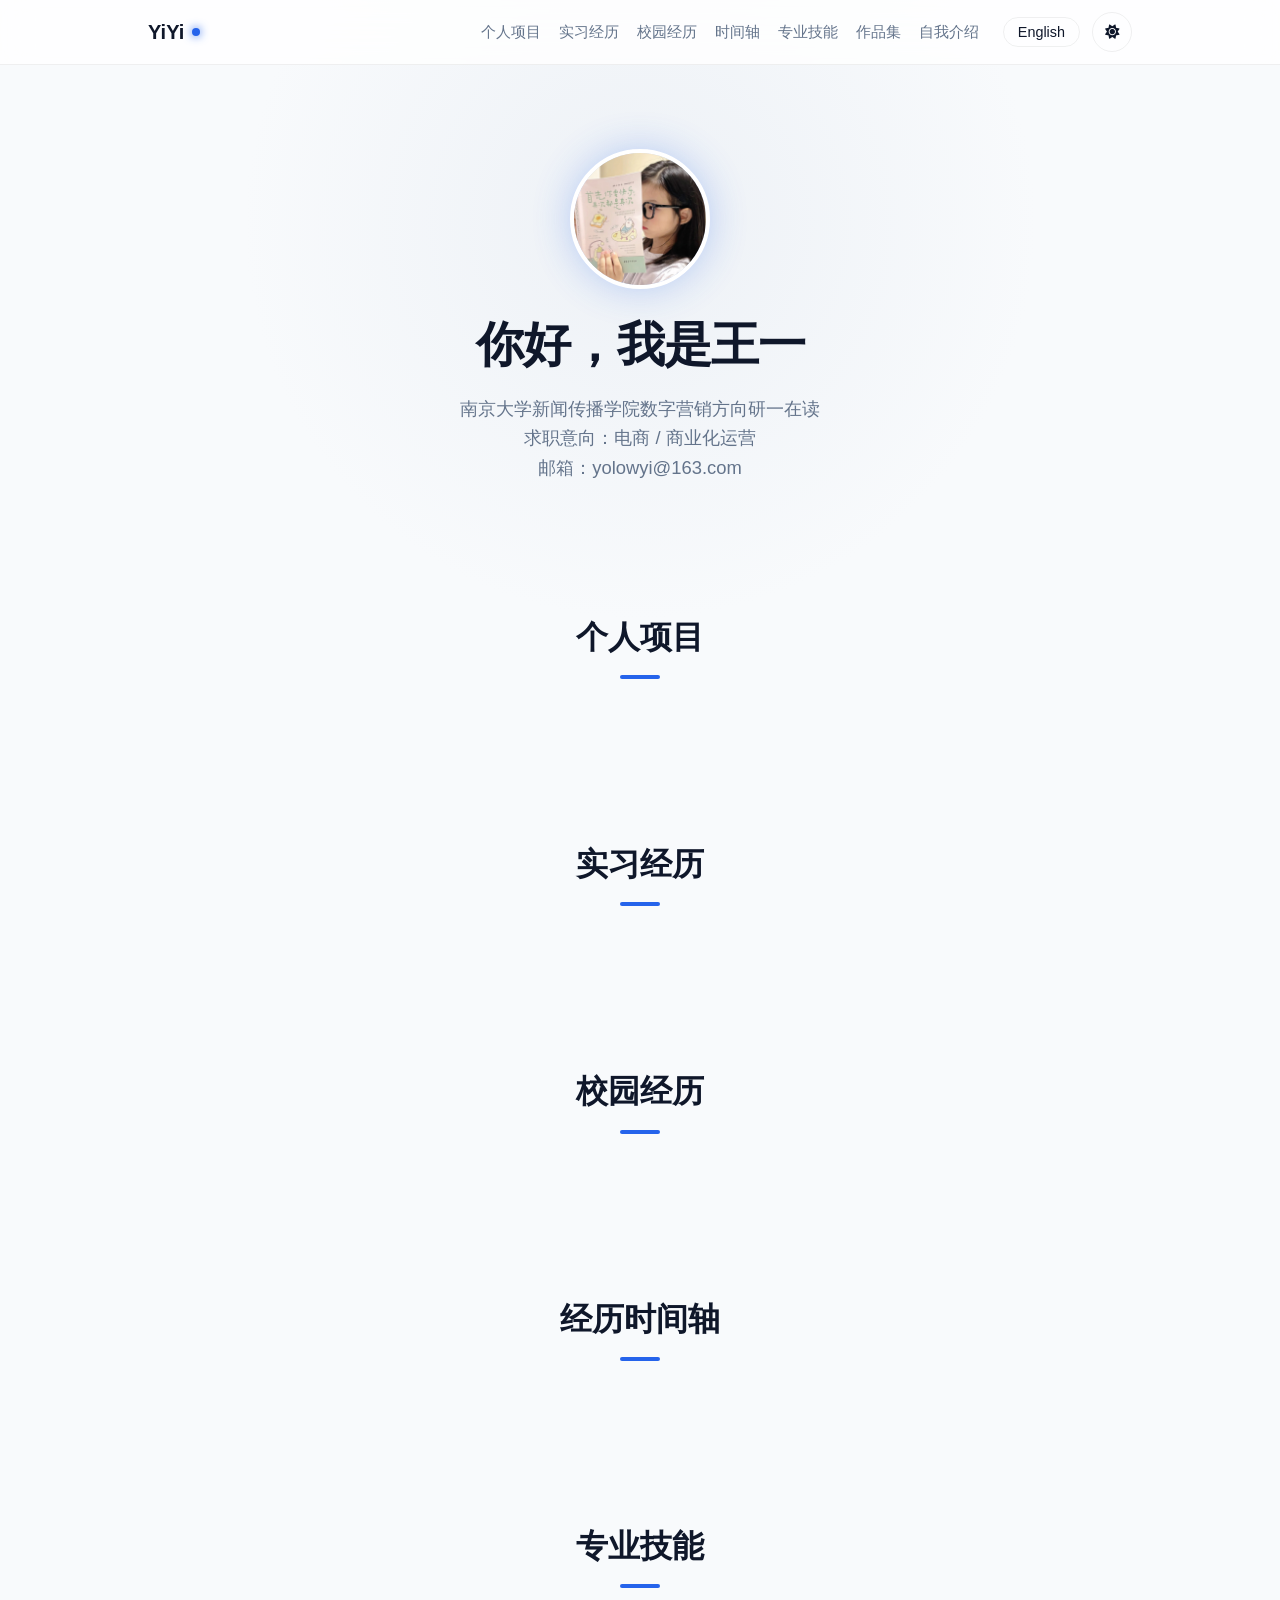
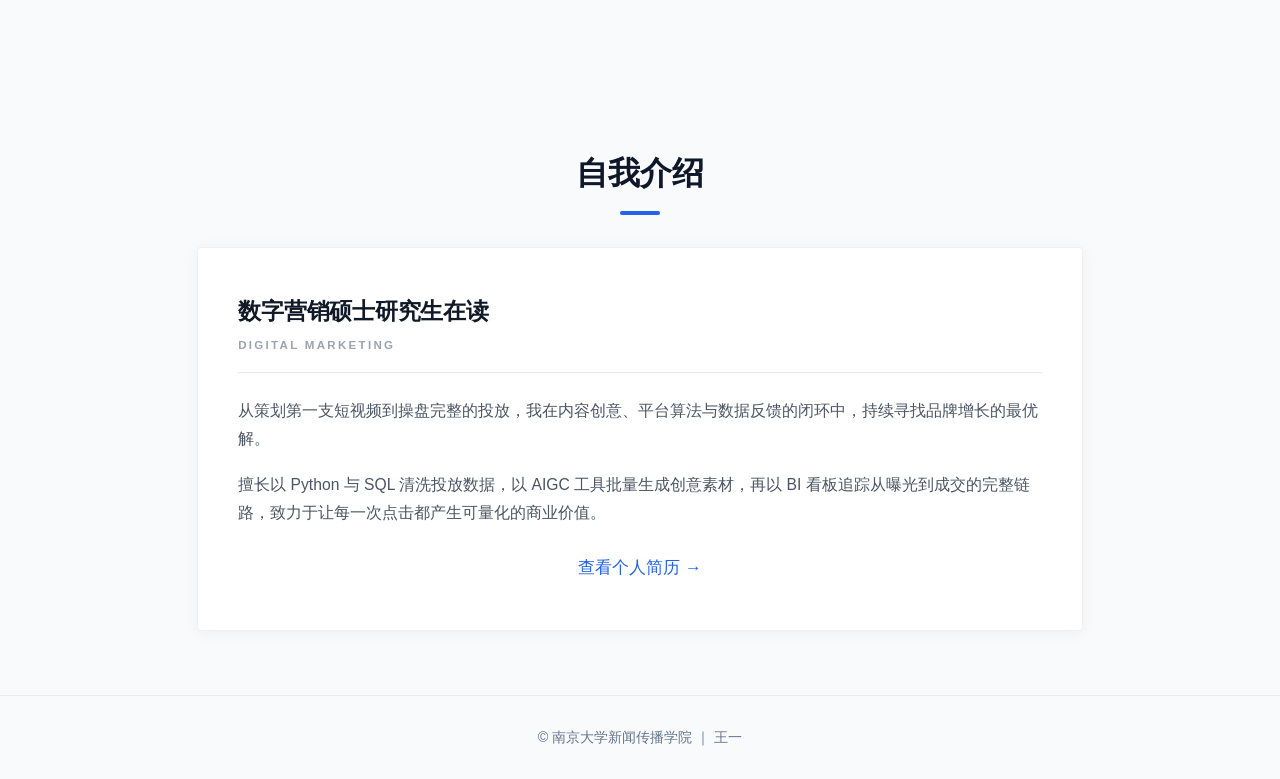
==== commit ac9712c9: "全站重写：内容对齐简历，新增作品集与龙舟小程序项目 - 个人项目/实习经历/校园经历/时间轴全部替换为真实经历 - 新增 5 张项目封面图（篮球赛、龙舟小程序、海澜之家、王者荣耀、作品集） - 新增作" ====
--- a/index.html
+++ b/index.html
@@ -1,9 +1,9 @@
 <!DOCTYPE html>
-<html lang="en" data-theme="light">
+<html lang="zh-CN" data-theme="light">
 <head>
   <meta charset="UTF-8">
   <meta name="viewport" content="width=device-width, initial-scale=1.0">
-  <title>Wangyi's Homepage</title>
+  <title>王一 · 个人主页 | Wang Yi's Homepage</title>
   
   <script>
     const savedTheme = localStorage.getItem('theme') || (window.matchMedia('(prefers-color-scheme: dark)').matches ? 'dark' : 'light');
@@ -23,16 +23,17 @@
       
       <div class="nav-actions">
         <div class="nav-links">
-          <a href="#projects" data-i18n="nav.projects">项目</a>
-          <a href="#opensource" data-i18n="nav.campusexperiences">实习经历</a>
+          <a href="#projects" data-i18n="nav.projects">个人项目</a>
+          <a href="#experience" data-i18n="nav.experience">实习经历</a>
           <a href="#campus-experiences" data-i18n="nav.campus-experiences">校园经历</a>
           <a href="#timeline" data-i18n="nav.timeline">时间轴</a>
           <a href="#skills" data-i18n="nav.skills">专业技能</a>
+          <a href="pages/portfolio/portfolio.html" data-i18n="nav.portfolio">作品集</a>
           <a href="#self-introduction" data-i18n="nav.self-introduction">自我介绍</a>
         </div>
         
         <div class="nav-controls">
-          <button class="control-btn lang-toggle" aria-label="Toggle Language">中文</button>
+          <button class="control-btn lang-toggle" aria-label="Toggle Language">English</button>
           <button class="control-btn theme-toggle" aria-label="Toggle Theme">
             <i class="fas fa-sun sun-icon"></i>
             <i class="fas fa-moon moon-icon"></i>
@@ -46,90 +47,53 @@
     <div class="bg-decoration"></div>
     <div class="container flex-center column">
       <div class="avatar-container">
-        <img src="assets/images/Avatar.jpg" alt="Avatar" class="avatar" data-i18n="intro.avatarAlt">
+        <img src="assets/images/Avatar.jpg" alt="一一的头像" class="avatar" data-i18n="intro.avatarAlt">
         <div class="avatar-glow"></div>
       </div>
-      <h1 class="gradient-text" data-i18n="intro.title">Hello, I'm Lain-Ego</h1>
-      <p class="subtitle" data-i18n="intro.desc">...</p>
+      <h1 class="gradient-text" data-i18n="intro.title">你好，我是王一</h1>
+      <p class="subtitle" data-i18n="intro.desc">南京大学新闻传播学院数字营销方向研一在读<br>求职意向：电商 / 商业化运营<br>邮箱：yolowyi@163.com</p>
       <div class="intro-contact-links" aria-label="Social Links"></div>
     </div>
   </section>
 
   <section id="projects" class="section-padding">
     <div class="container">
-      <h2 data-i18n="projects.title">My Projects</h2>
+      <h2 data-i18n="projects.title">个人项目</h2>
       <div class="projects-grid"></div>
     </div>
   </section>
 
-  <section id="opensource" class="section-padding">
+  <section id="experience" class="section-padding">
     <div class="container">
-      <h2 data-i18n="opensource.title">Open Source Contributions</h2>
+      <h2 data-i18n="experience.title">实习经历</h2>
       <div class="opensource-grid"></div>
     </div>
   </section>
 
-    <section id="campus-experiences" class="section-padding">
+  <section id="campus-experiences" class="section-padding">
     <div class="container">
       <h2 data-i18n="campus.title">校园经历</h2>
-      <div class="campus-grid">
-        <div class="campus-card">
-          <div class="campus-header">
-            <div class="campus-title">南京大学新闻传播学院研究生会</div>
-          </div>
-          <div class="campus-meta">2025.09 - 至今</div>
-          <p class="campus-desc">负责学院新媒体矩阵运营，策划执行多场学术讲座与品牌活动，推动学院官方账号粉丝增长与内容迭代。</p>
-          <div class="campus-tags">
-            <span class="campus-tag">新媒体运营</span>
-            <span class="campus-tag">品牌策划</span>
-            <span class="campus-tag">活动执行</span>
-          </div>
-        </div>
-        <div class="campus-card">
-          <div class="campus-header">
-            <div class="campus-title">ROBOCON 机器人校队队长</div>
-          </div>
-          <div class="campus-meta">2023.09 - 2025.06</div>
-          <p class="campus-desc">带领 20 人团队完成足式机器人全栈研发，统筹机械、电控、视觉多组协作，获全国赛三项二等奖。</p>
-          <div class="campus-tags">
-            <span class="campus-tag">团队管理</span>
-            <span class="campus-tag">机器人竞赛</span>
-            <span class="campus-tag">项目管理</span>
-          </div>
-        </div>
-        <div class="campus-card">
-          <div class="campus-header">
-            <div class="campus-title">校级创新创业项目负责人</div>
-          </div>
-          <div class="campus-meta">2024.03 - 2024.12</div>
-          <p class="campus-desc">主持「仿生水下机器人」大创项目，负责技术路线制定与成果转化，获省级优秀结题并参展世界航海装备大会。</p>
-          <div class="campus-tags">
-            <span class="campus-tag">大创项目</span>
-            <span class="campus-tag">科研转化</span>
-            <span class="campus-tag">技术统筹</span>
-          </div>
-        </div>
-      </div>
+      <div class="campus-grid"></div>
     </div>
   </section>
 
   <section id="timeline" class="section-padding">
     <div class="container">
-      <h2 data-i18n="timeline.title">Timeline</h2>
+      <h2 data-i18n="timeline.title">经历时间轴</h2>
       <div class="timeline-container"></div>
     </div>
   </section>
 
   <section id="skills" class="section-padding">
     <div class="container">
-      <h2 data-i18n="skills.title">Tech Stack</h2>
+      <h2 data-i18n="skills.title">专业技能</h2>
       <div class="skills-wrapper"></div>
     </div>
   </section>
 
-    <section id="self-introduction" class="section-padding">
+  <section id="self-introduction" class="section-padding">
     <div class="container">
-      <h2 data-i18n="selfintro.title">个人介绍</h2>
+      <h2 data-i18n="selfintro.title">自我介绍</h2>
       
       <div class="intro-paper">
         <div class="paper-content">
@@ -146,14 +110,14 @@
           </div>
           
           <div class="paper-action">
-            <a href="assets/pdf/resume.pdf?v=2" target="_blank" rel="noopener noreferrer" class="btn-paper">查看个人简历 &rarr;</a>
+            <a href="assets/pdf/resume.pdf?v=3" target="_blank" rel="noopener noreferrer" class="btn-paper">查看个人简历 &rarr;</a>
           </div>
         </div>
       </div>
     </div>
   </section>
 
-  <footer data-i18n="footer.copyright">© 南京大学新闻传播学院 ｜  王一. All rights reserved.</footer>
+  <footer data-i18n="footer.copyright">© 南京大学新闻传播学院 ｜ 王一</footer>
 
   <script src="assets/js/i18n.js"></script>
   <script src="assets/js/main.js"></script>
--- a/assets/css/style.css
+++ b/assets/css/style.css
@@ -584,6 +584,15 @@
   color: var(--text-main);
 }
 
+.os-meta {
+  flex-shrink: 0;
+  margin-left: 12px;
+  font-size: 0.8rem;
+  font-weight: 600;
+  color: var(--primary);
+  white-space: nowrap;
+}
+
 .os-desc {
   font-size: 0.9rem;
   color: var(--text-muted);
@@ -621,6 +630,48 @@
   gap: 6px;
 }
 .os-btn:hover { text-decoration: underline; }
+
+/* =========================================
+   Article reading page (portfolio)
+   ========================================= */
+.article-tag {
+  display: inline-block;
+  font-size: 0.8rem;
+  font-weight: 600;
+  color: var(--primary);
+  background: var(--bg-hover);
+  border-radius: 20px;
+  padding: 4px 12px;
+  margin-bottom: 16px;
+}
+
+.article-title {
+  font-size: 1.6rem;
+  font-weight: 800;
+  line-height: 1.4;
+  color: var(--text-main);
+  margin-bottom: 8px;
+}
+
+.article-subtitle {
+  font-size: 0.9rem;
+  color: var(--text-muted);
+  margin-bottom: 24px;
+}
+
+.article-rule {
+  border: none;
+  border-top: 1px solid var(--border-light);
+  margin: 20px 0;
+}
+
+.article-body p {
+  font-size: 1rem;
+  line-height: 1.9;
+  color: var(--text-main);
+  margin-bottom: 18px;
+  text-align: justify;
+}
 
 /* =========================================
    10. Timeline Section (New)
@@ -914,3 +965,152 @@
     font-size: 1.2rem;
   }
 }
+/* =========================================
+   15. Campus Experiences Section (New)
+   ========================================= */
+.campus-grid {
+  display: grid;
+  grid-template-columns: repeat(auto-fit, minmax(min(100%, 300px), 1fr));
+  gap: 20px;
+}
+
+.campus-card {
+  background: var(--bg-card);
+  border: 1px solid var(--border-light);
+  border-radius: var(--radius-md);
+  padding: 28px;
+  transition: transform var(--duration-base) var(--ease-standard), box-shadow var(--duration-base) var(--ease-standard), border-color var(--duration-fast) var(--ease-standard);
+  display: flex;
+  flex-direction: column;
+  height: 100%;
+}
+
+.campus-card:hover {
+  transform: translateY(-3px);
+  border-color: var(--primary);
+  box-shadow: var(--shadow-card);
+}
+
+.campus-header {
+  display: flex;
+  align-items: flex-start;
+  justify-content: space-between;
+  margin-bottom: 8px;
+}
+
+.campus-title {
+  font-size: 1.1rem;
+  font-weight: 700;
+  color: var(--text-main);
+}
+
+.campus-meta {
+  font-size: 0.8rem;
+  font-weight: 600;
+  color: var(--primary);
+  margin-bottom: 12px;
+}
+
+.campus-desc {
+  font-size: 0.9rem;
+  color: var(--text-muted);
+  line-height: 1.7;
+  flex-grow: 1;
+}
+
+.campus-tags {
+  display: flex;
+  flex-wrap: wrap;
+  gap: 8px;
+  margin-top: 16px;
+}
+
+.campus-tag {
+  font-size: 0.75rem;
+  padding: 4px 10px;
+  background: var(--bg-hover);
+  color: var(--primary);
+  border-radius: 20px;
+  font-weight: 500;
+}
+
+/* =========================================
+   Portfolio page
+   ========================================= */
+.pf-hero {
+  padding: 80px 0 40px;
+  text-align: center;
+  position: relative;
+}
+
+.pf-hero-note {
+  max-width: 640px;
+  margin: 16px auto 0;
+  font-size: 0.95rem;
+  color: var(--text-muted);
+}
+
+.pf-section-note {
+  font-size: 0.9rem;
+  color: var(--text-muted);
+  margin-bottom: 24px;
+}
+
+.pf-grid {
+  display: grid;
+  grid-template-columns: repeat(auto-fit, minmax(min(100%, 300px), 1fr));
+  gap: 20px;
+}
+
+.pf-gallery {
+  display: grid;
+  grid-template-columns: repeat(auto-fill, minmax(min(100%, 260px), 1fr));
+  gap: 16px;
+}
+
+.pf-gallery-item {
+  position: relative;
+  display: block;
+  border-radius: var(--radius-md);
+  overflow: hidden;
+  border: 1px solid var(--border-light);
+  background: var(--bg-card);
+  transition: transform var(--duration-base) var(--ease-standard), box-shadow var(--duration-base) var(--ease-standard);
+}
+
+.pf-gallery-item:hover {
+  transform: translateY(-3px);
+  box-shadow: var(--shadow-card);
+}
+
+.pf-gallery-item img {
+  width: 100%;
+  aspect-ratio: 3 / 4;
+  object-fit: cover;
+  display: block;
+}
+
+.pf-gallery-item.pf-wide img {
+  aspect-ratio: 16 / 9;
+}
+
+.pf-gallery-caption {
+  position: absolute;
+  left: 0;
+  right: 0;
+  bottom: 0;
+  padding: 28px 12px 10px;
+  font-size: 0.82rem;
+  color: #fff;
+  background: linear-gradient(to top, rgba(0, 0, 0, 0.72), rgba(0, 0, 0, 0));
+}
+
+.pf-link-pending {
+  font-size: 0.85rem;
+  color: var(--text-muted);
+}
+
+.nav-active {
+  color: var(--primary) !important;
+  font-weight: 700;
+}
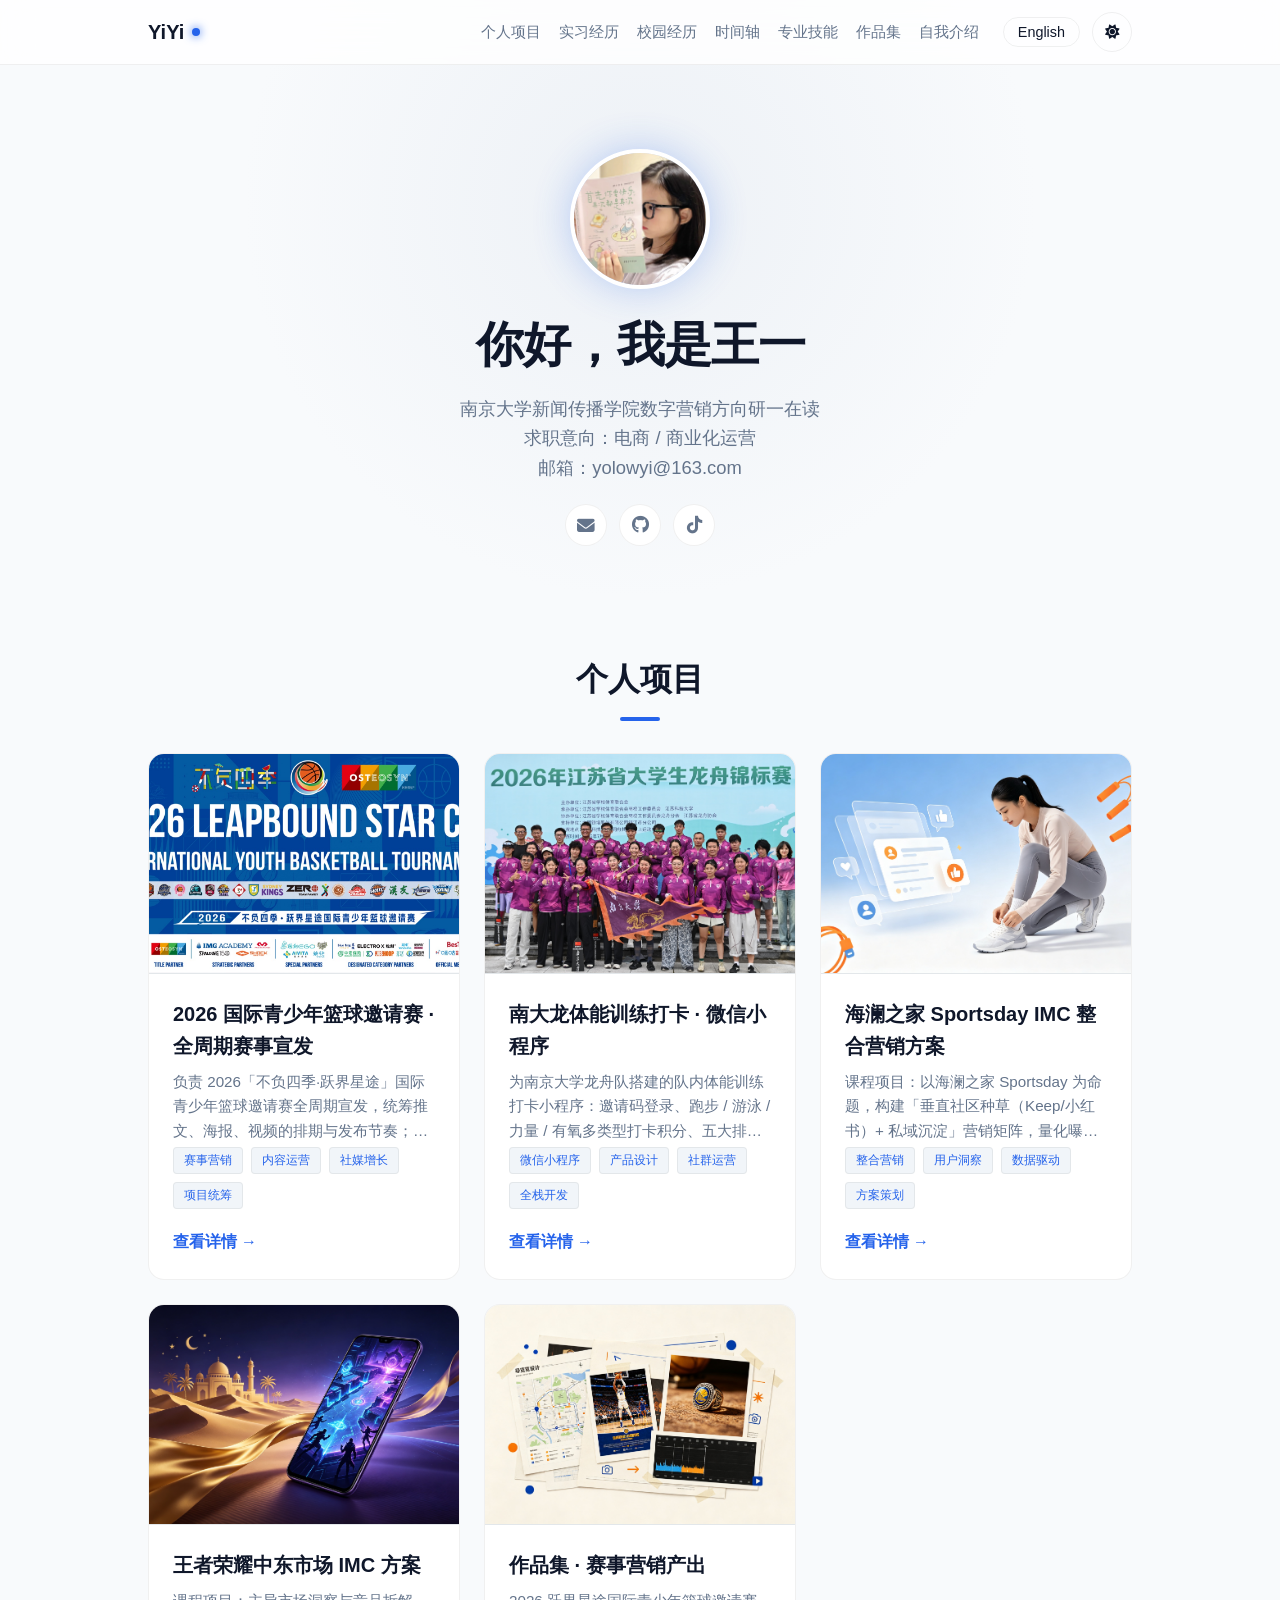
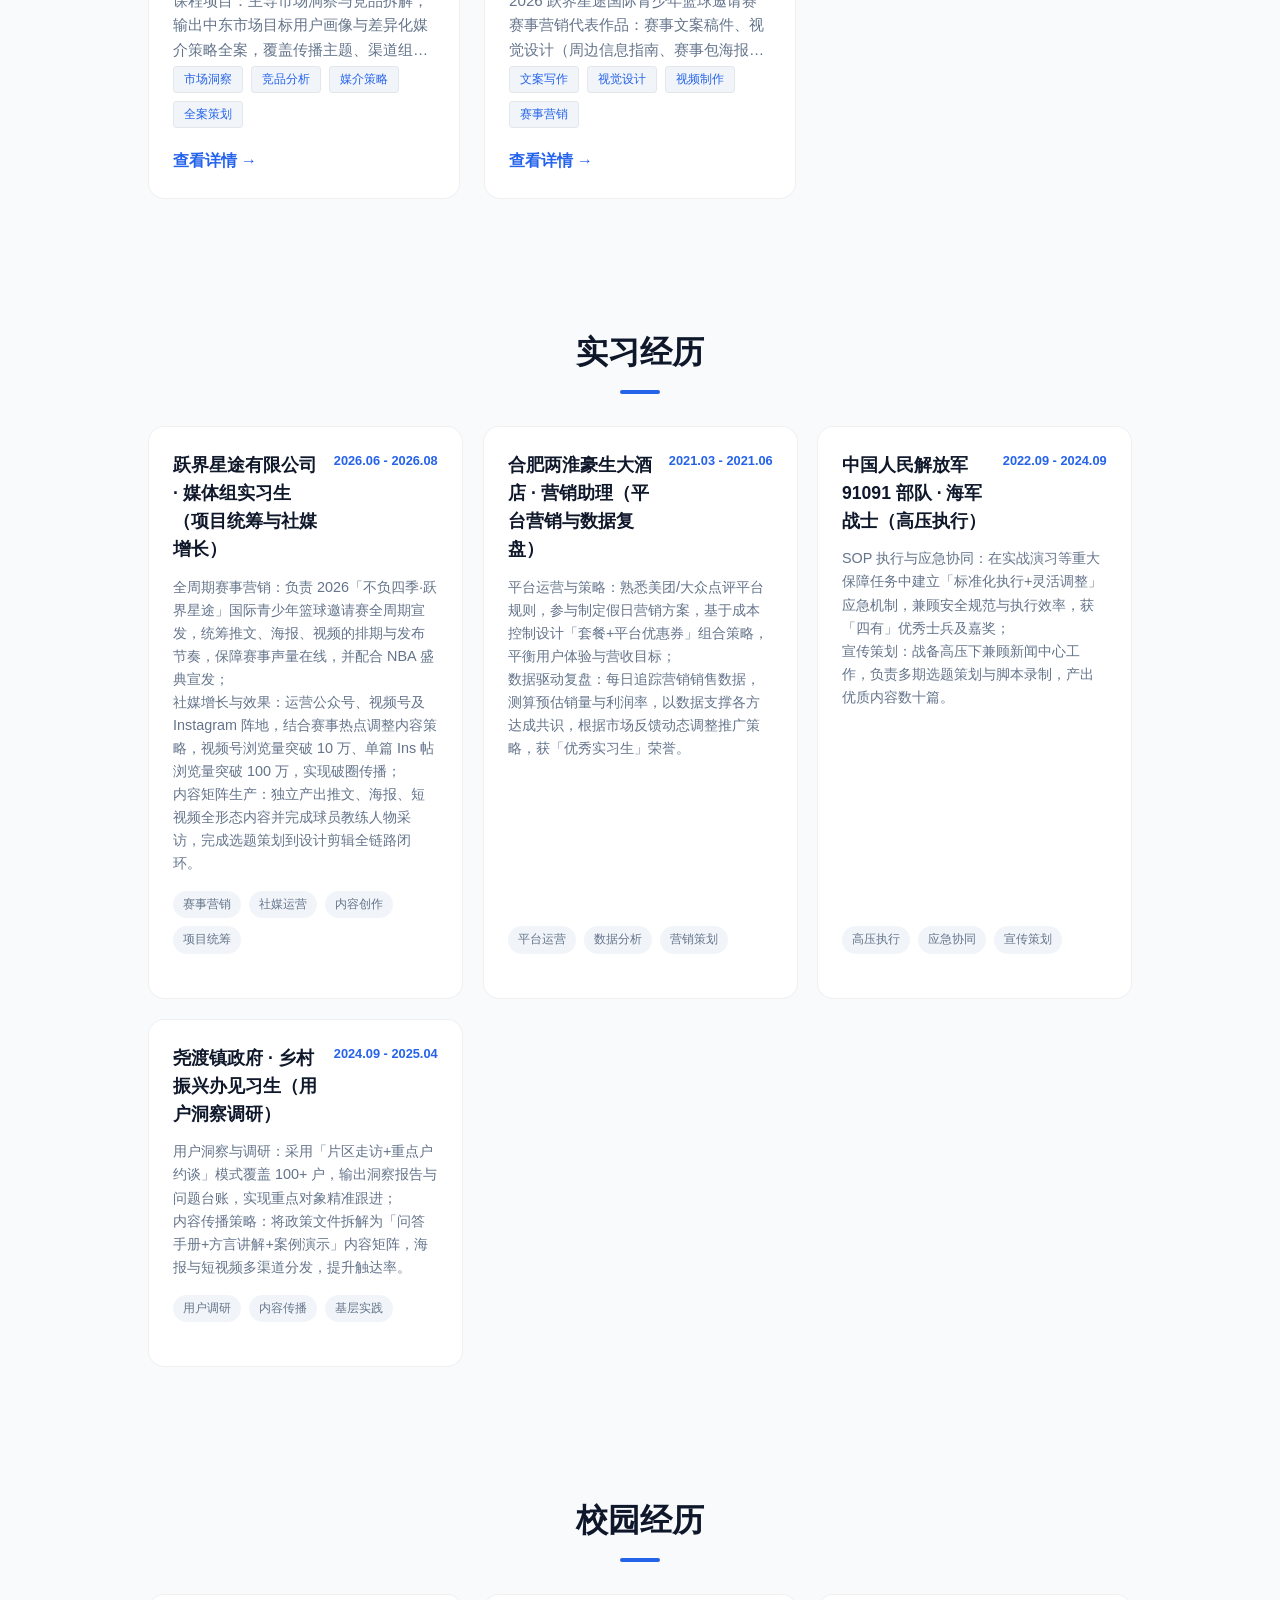
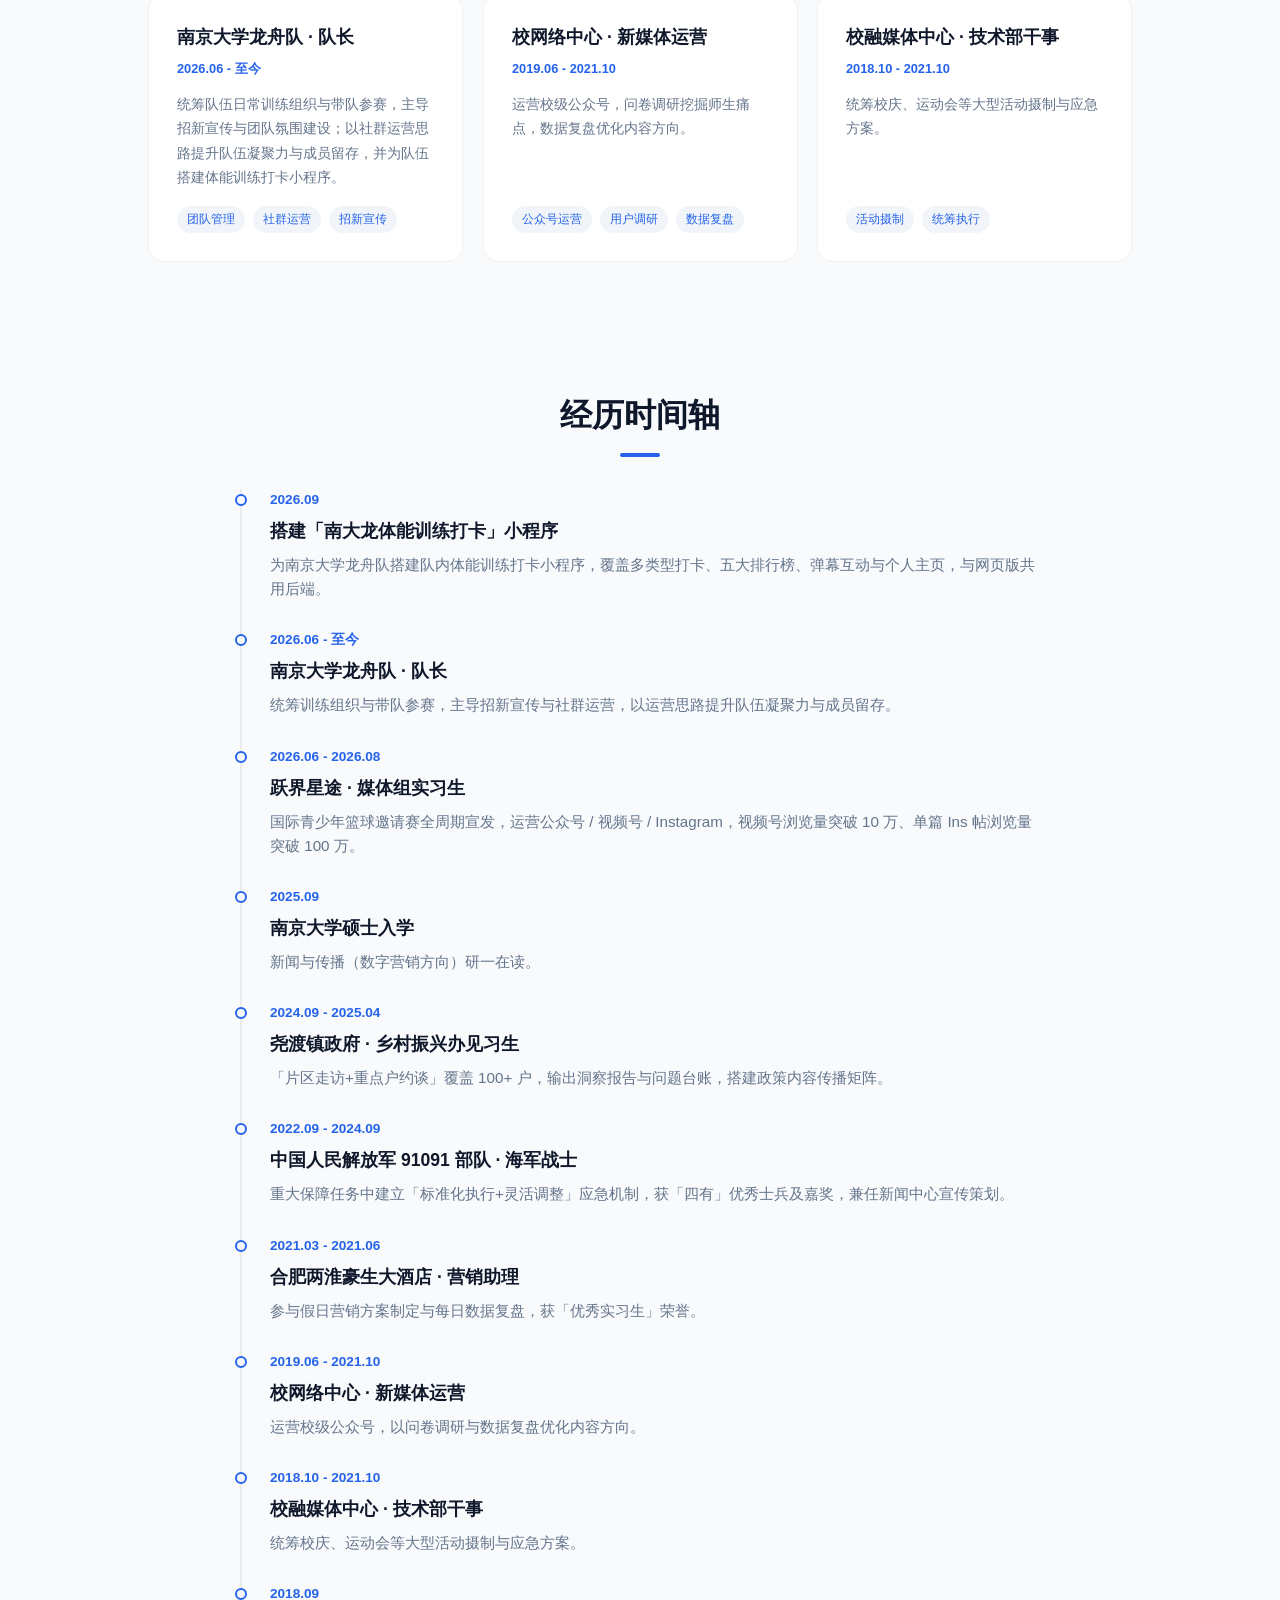
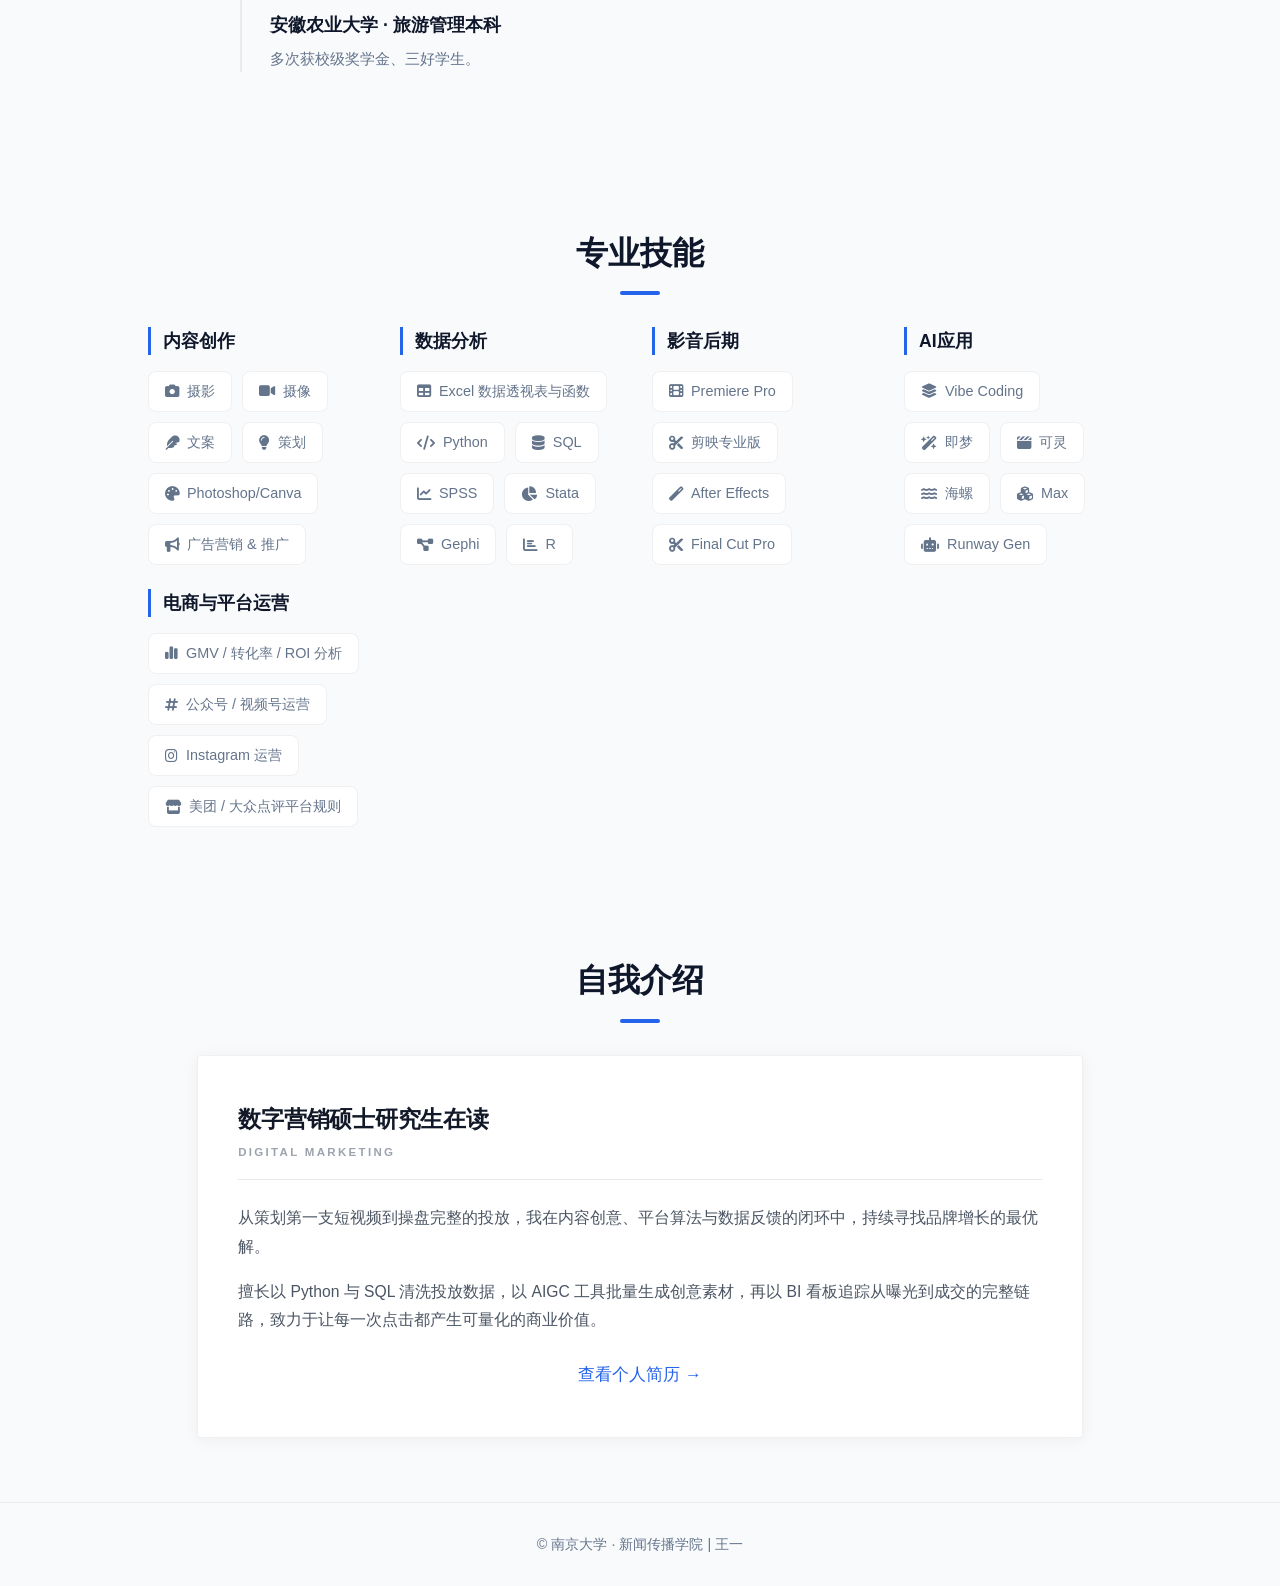
==== commit a71b0589: "SEO 与体验优化：meta/OG 标签、站点图标、robots、sitemap、JSON-LD、语言切换修复" ====
--- a/index.html
+++ b/index.html
@@ -3,8 +3,47 @@
 <head>
   <meta charset="UTF-8">
   <meta name="viewport" content="width=device-width, initial-scale=1.0">
-  <title>王一 · 个人主页 | Wang Yi's Homepage</title>
-  
+  <title>王一 · 数字营销 | 个人主页 | Wang Yi's Homepage</title>
+  <meta name="description" content="王一，南京大学新闻传播学院数字营销方向硕士在读，求职意向：电商 / 商业化运营。擅长内容创意、平台投放与数据复盘，以 Python、SQL 与 AIGC 工具驱动从曝光到成交的完整增长链路。">
+  <meta name="keywords" content="王一,数字营销,电商运营,商业化运营,南京大学,新媒体运营">
+  <meta name="author" content="王一">
+
+  <!-- Open Graph / Twitter -->
+  <meta property="og:type" content="website">
+  <meta property="og:url" content="https://wangyi0830.github.io/">
+  <meta property="og:title" content="王一 · 数字营销 | 个人主页">
+  <meta property="og:description" content="南京大学数字营销硕士在读，求职电商 / 商业化运营。内容创意 × 平台算法 × 数据反馈，让每一次点击产生可量化的商业价值。">
+  <meta property="og:image" content="https://wangyi0830.github.io/assets/images/Avatar.jpg">
+  <meta property="og:locale" content="zh_CN">
+  <meta name="twitter:card" content="summary">
+  <meta name="twitter:title" content="王一 · 数字营销 | 个人主页">
+  <meta name="twitter:description" content="南京大学数字营销硕士在读，求职电商 / 商业化运营。内容创意 × 平台算法 × 数据反馈。">
+  <meta name="twitter:image" content="https://wangyi0830.github.io/assets/images/Avatar.jpg">
+
+  <!-- 站点图标 -->
+  <link rel="icon" href="favicon.svg" type="image/svg+xml">
+  <link rel="icon" href="assets/images/favicon-32.png" sizes="32x32" type="image/png">
+  <link rel="apple-touch-icon" href="assets/images/apple-touch-icon.png">
+
+  <!-- 结构化数据 -->
+  <script type="application/ld+json">
+  {
+    "@context": "https://schema.org",
+    "@type": "Person",
+    "name": "王一",
+    "alternateName": "Wang Yi",
+    "url": "https://wangyi0830.github.io/",
+    "image": "https://wangyi0830.github.io/assets/images/Avatar.jpg",
+    "email": "mailto:yolowyi@163.com",
+    "jobTitle": "数字营销硕士研究生在读",
+    "affiliation": {
+      "@type": "CollegeOrUniversity",
+      "name": "南京大学新闻传播学院"
+    },
+    "knowsAbout": ["数字营销", "电商运营", "内容创意", "Python", "SQL", "AIGC", "数据分析"]
+  }
+  </script>
+
   <script>
     const savedTheme = localStorage.getItem('theme') || (window.matchMedia('(prefers-color-scheme: dark)').matches ? 'dark' : 'light');
     document.documentElement.setAttribute('data-theme', savedTheme);
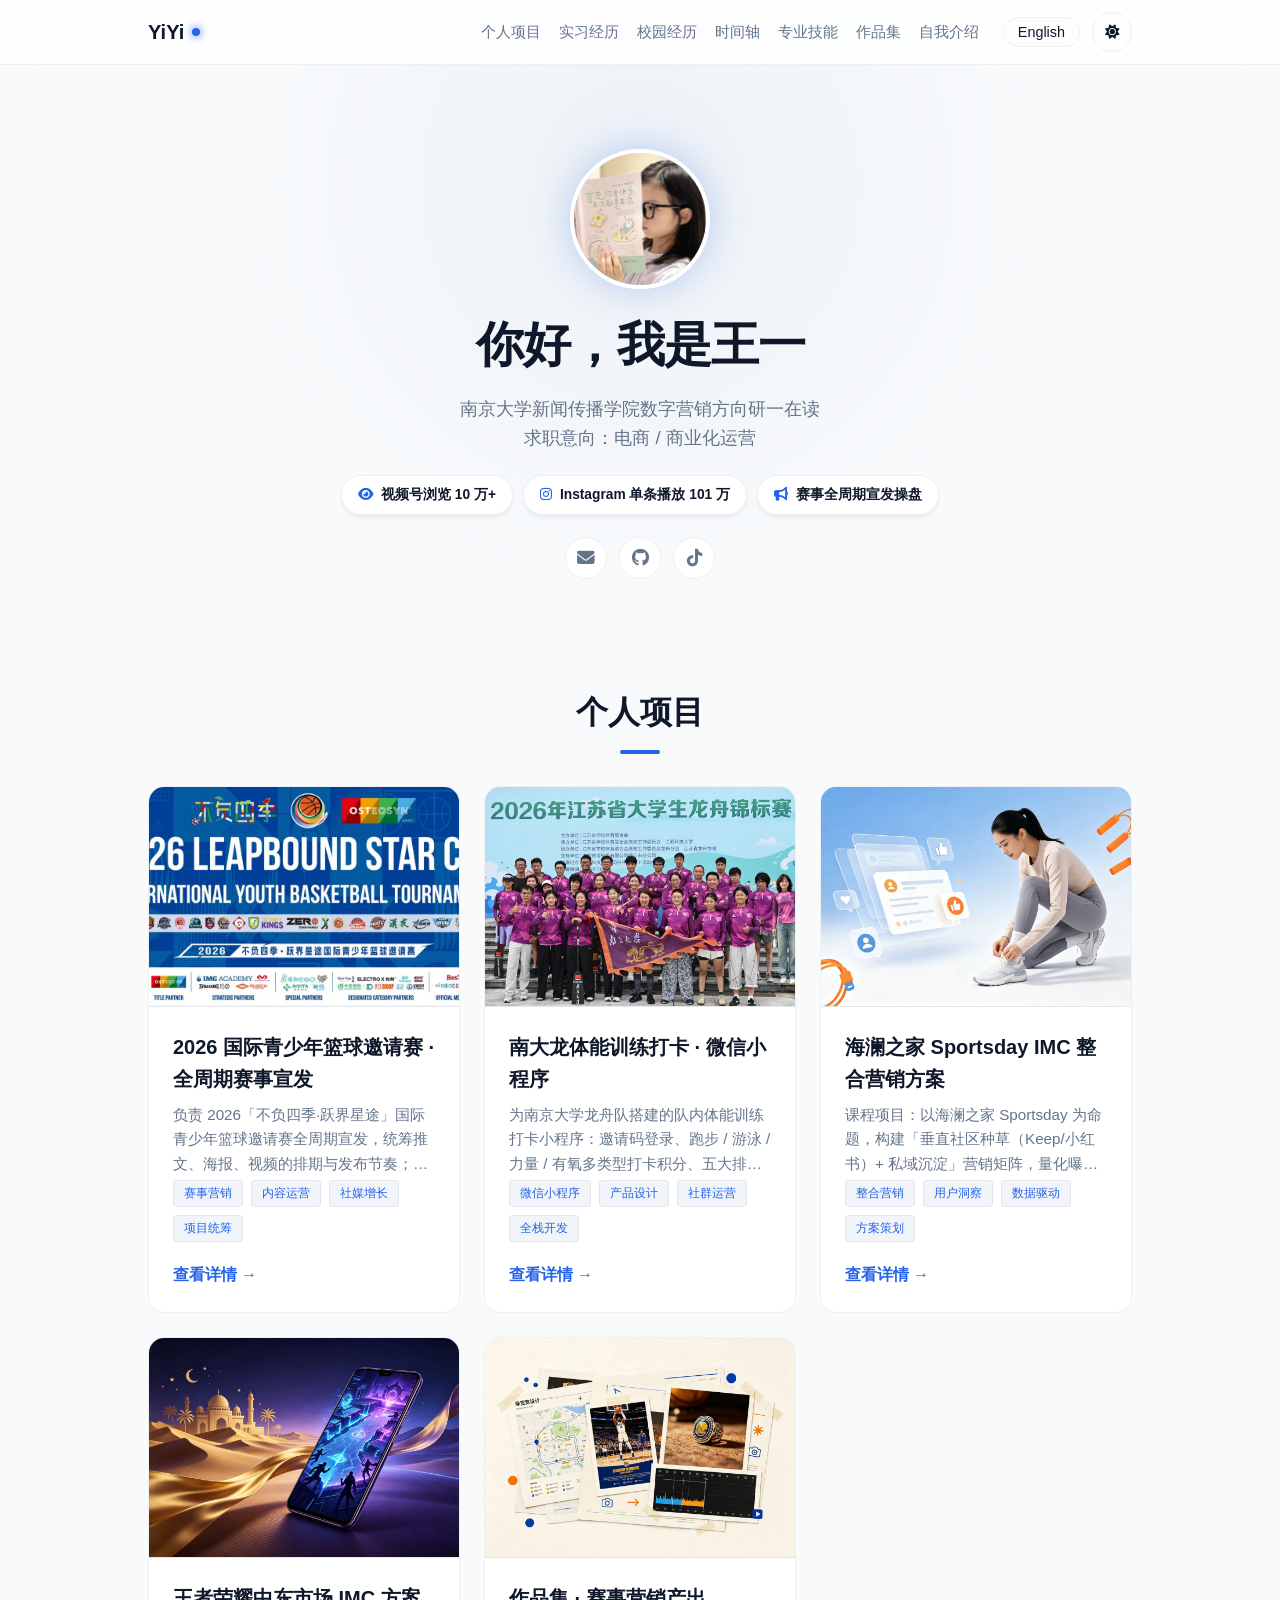
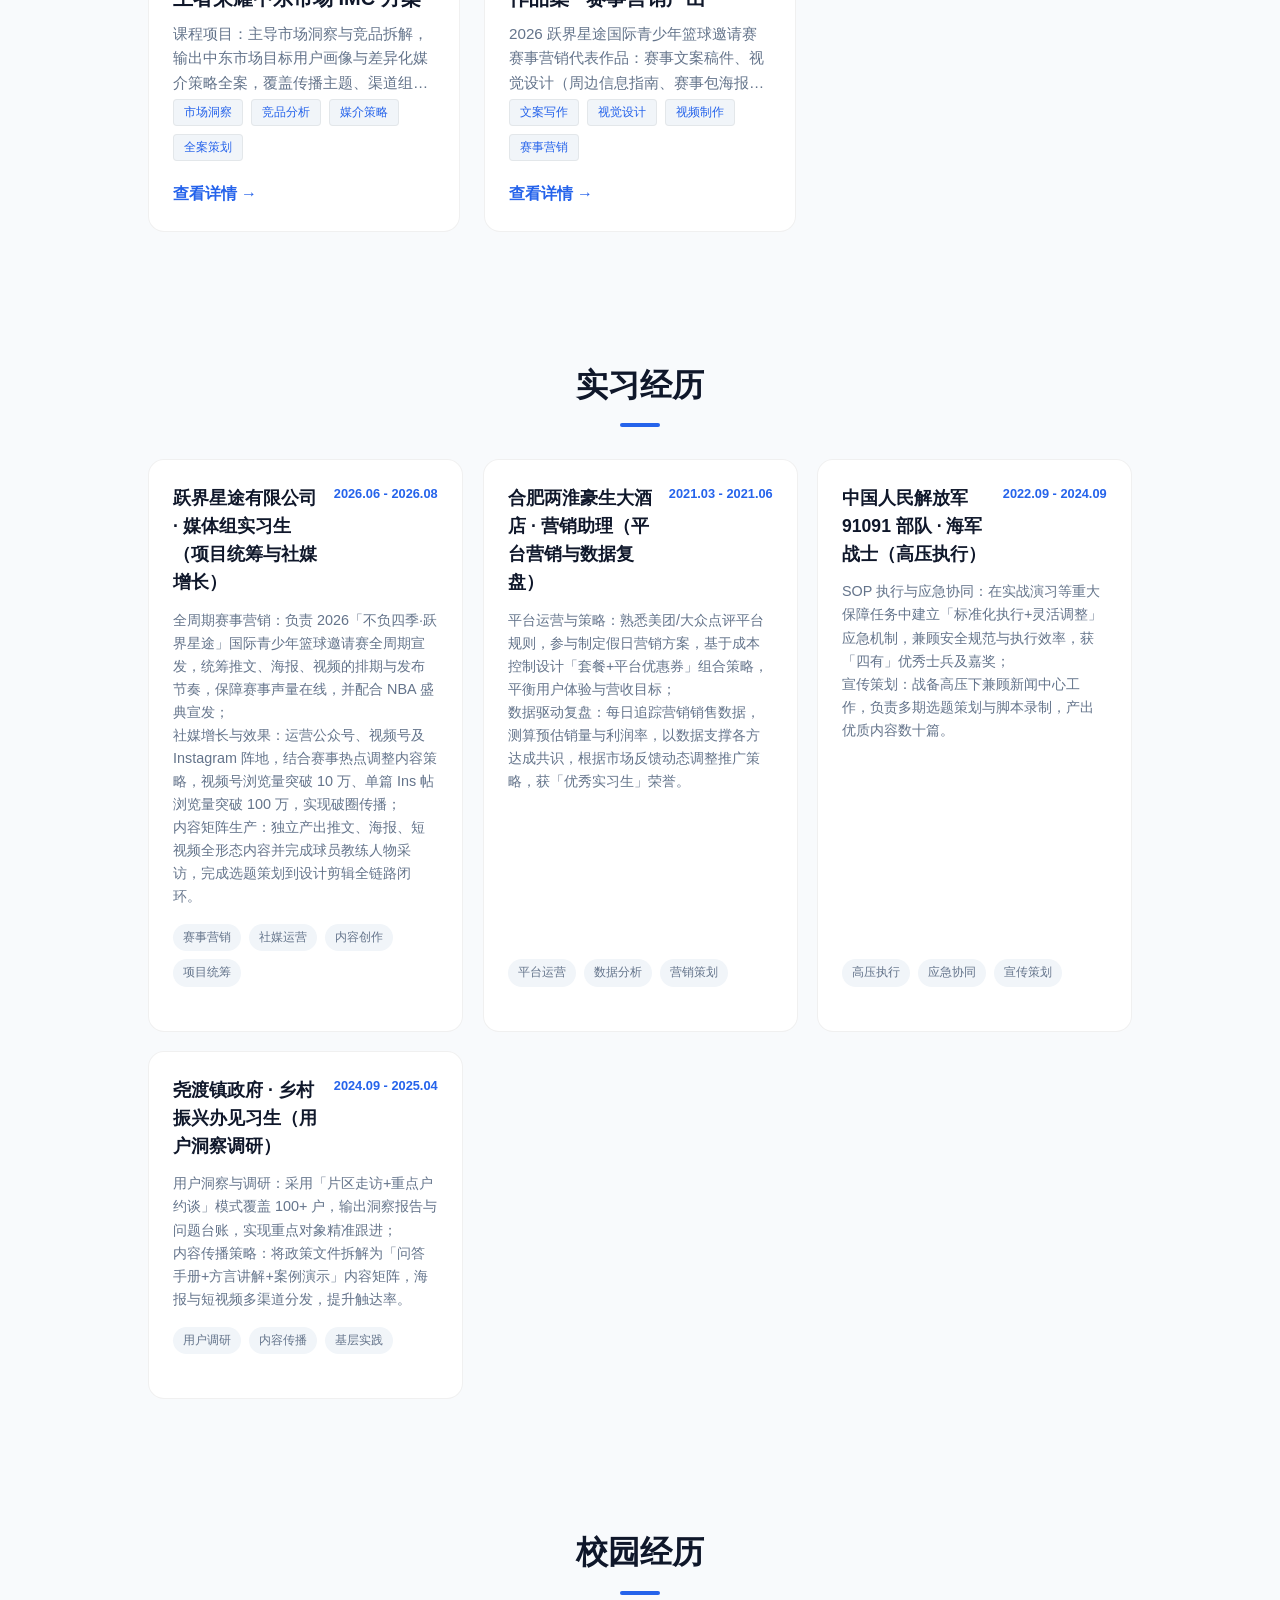
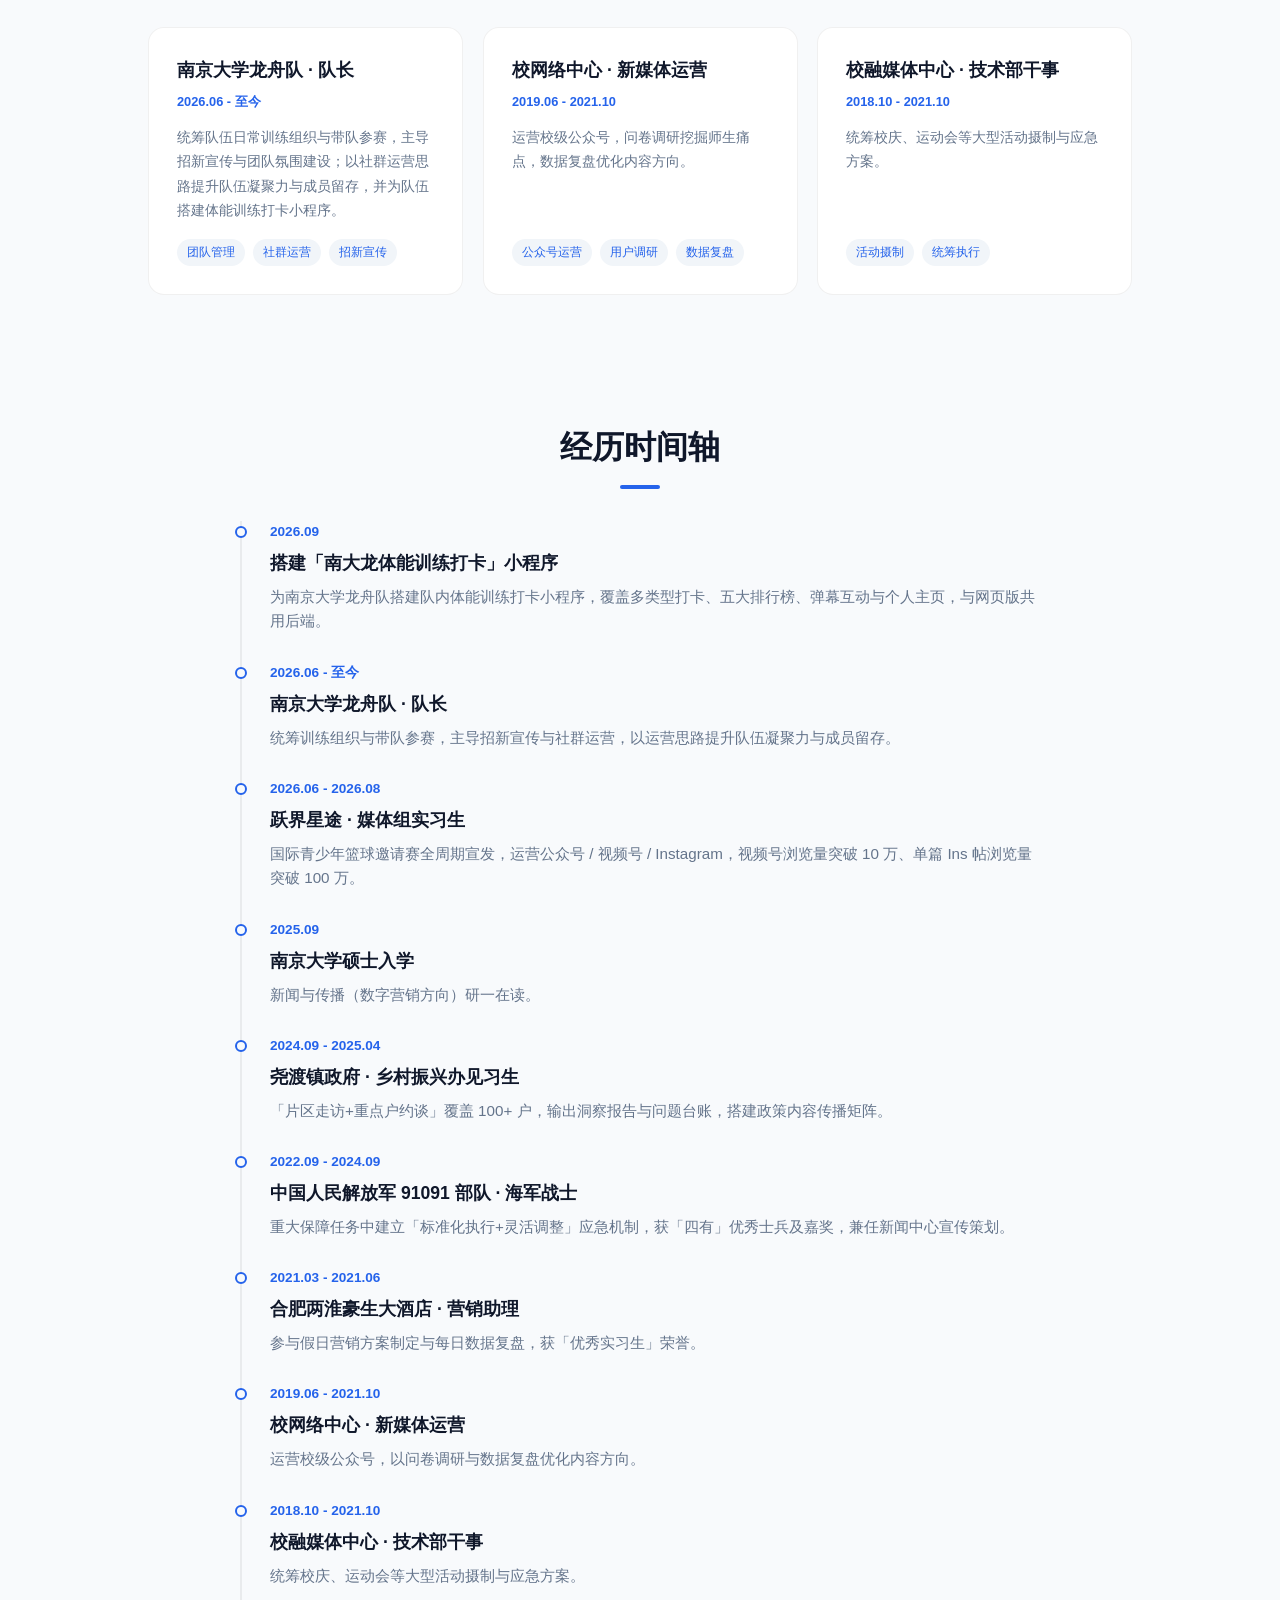
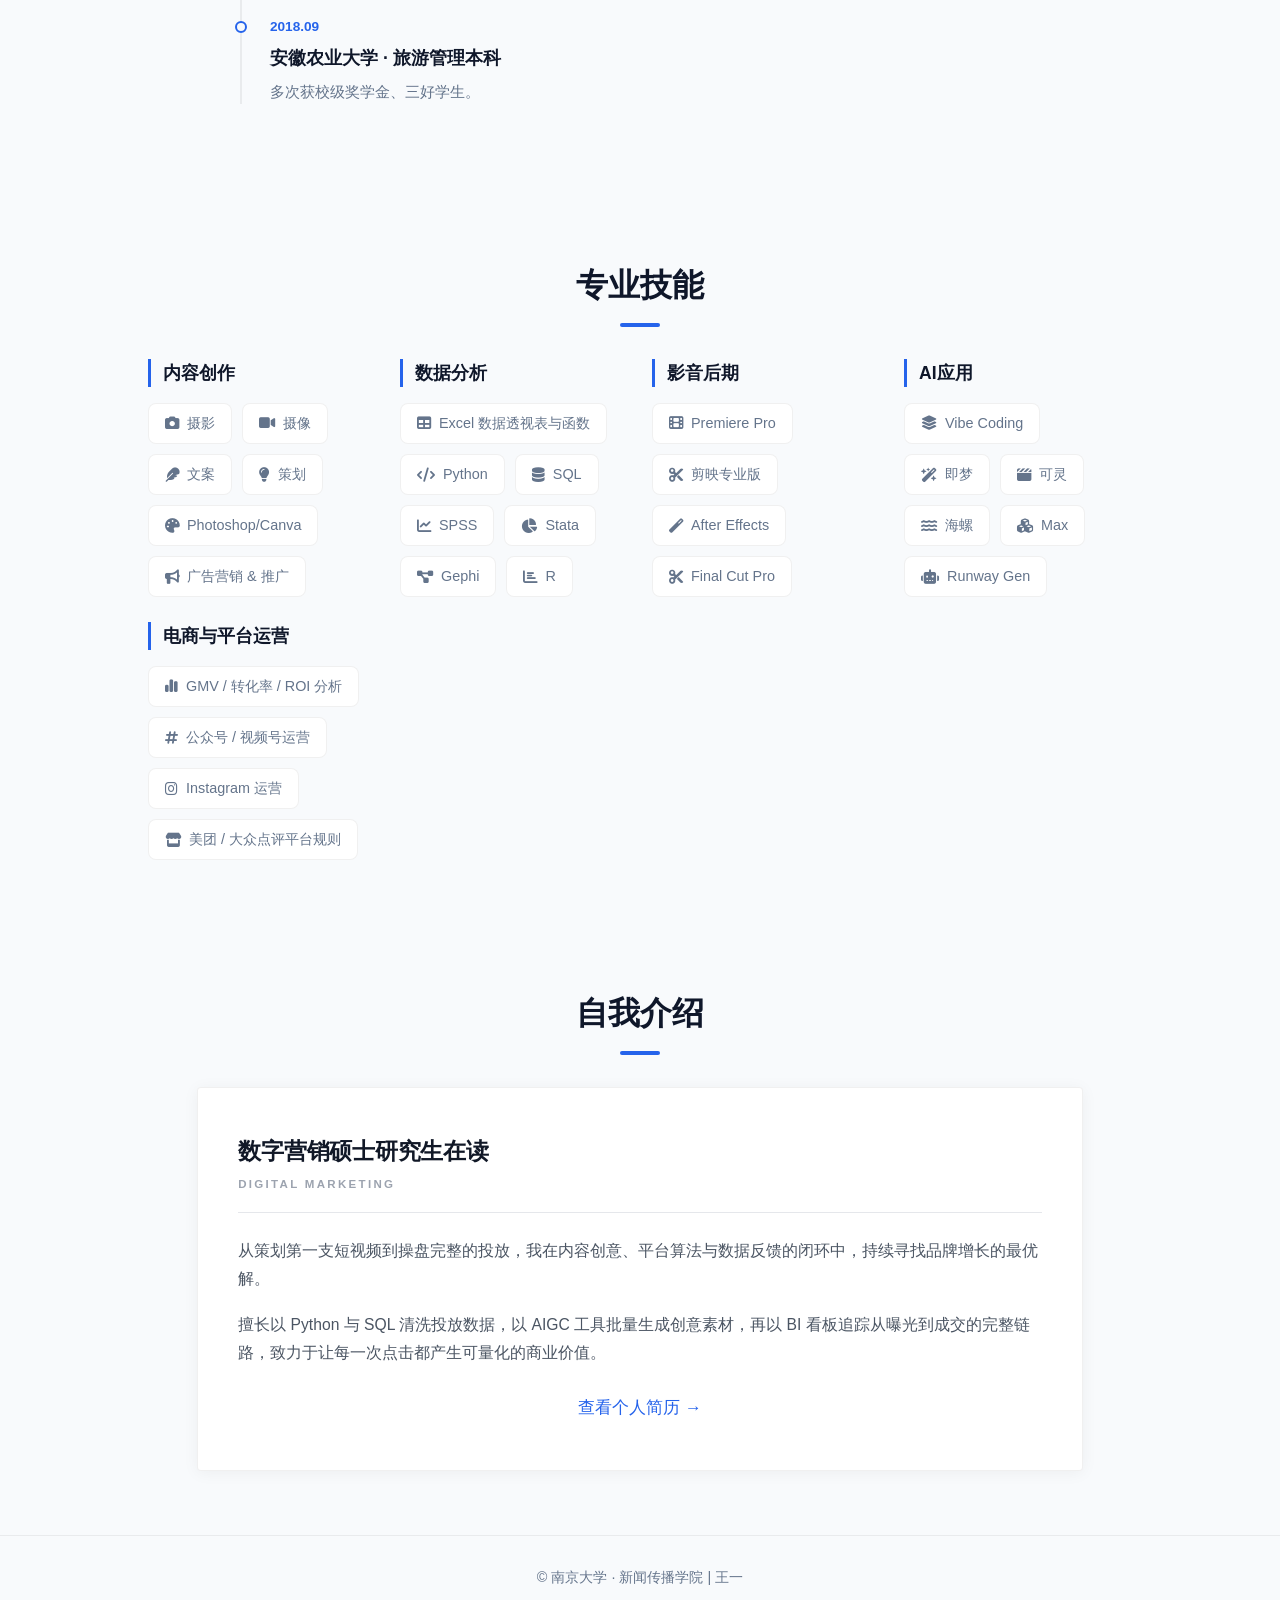
==== commit 20b176a4: "性能优化与首屏升级：图片压缩+画廊缩略图、全站懒加载、视频不预载、首屏成果数据、隐藏明文邮箱" ====
--- a/index.html
+++ b/index.html
@@ -90,7 +90,12 @@
         <div class="avatar-glow"></div>
       </div>
       <h1 class="gradient-text" data-i18n="intro.title">你好，我是王一</h1>
-      <p class="subtitle" data-i18n="intro.desc">南京大学新闻传播学院数字营销方向研一在读<br>求职意向：电商 / 商业化运营<br>邮箱：yolowyi@163.com</p>
+      <p class="subtitle" data-i18n="intro.desc">南京大学新闻传播学院数字营销方向研一在读<br>求职意向：电商 / 商业化运营</p>
+      <div class="intro-stats" data-i18n="intro.stats">
+        <span><i class="fas fa-eye"></i> 视频号浏览 10 万+</span>
+        <span><i class="fab fa-instagram"></i> Instagram 单条播放 101 万</span>
+        <span><i class="fas fa-bullhorn"></i> 赛事全周期宣发操盘</span>
+      </div>
       <div class="intro-contact-links" aria-label="Social Links"></div>
     </div>
   </section>
--- a/assets/css/style.css
+++ b/assets/css/style.css
@@ -1114,3 +1114,30 @@
   color: var(--primary) !important;
   font-weight: 700;
 }
+
+/* ===== 首屏成果数据 ===== */
+.intro-stats {
+  display: flex;
+  flex-wrap: wrap;
+  justify-content: center;
+  gap: 10px;
+  margin-top: 22px;
+}
+
+.intro-stats span {
+  display: inline-flex;
+  align-items: center;
+  gap: 8px;
+  padding: 8px 16px;
+  border-radius: 999px;
+  border: 1px solid var(--border-light);
+  background: var(--bg-card);
+  color: var(--text-secondary);
+  font-size: 0.86rem;
+  font-weight: 600;
+  box-shadow: var(--shadow-card);
+}
+
+.intro-stats span i {
+  color: var(--primary);
+}
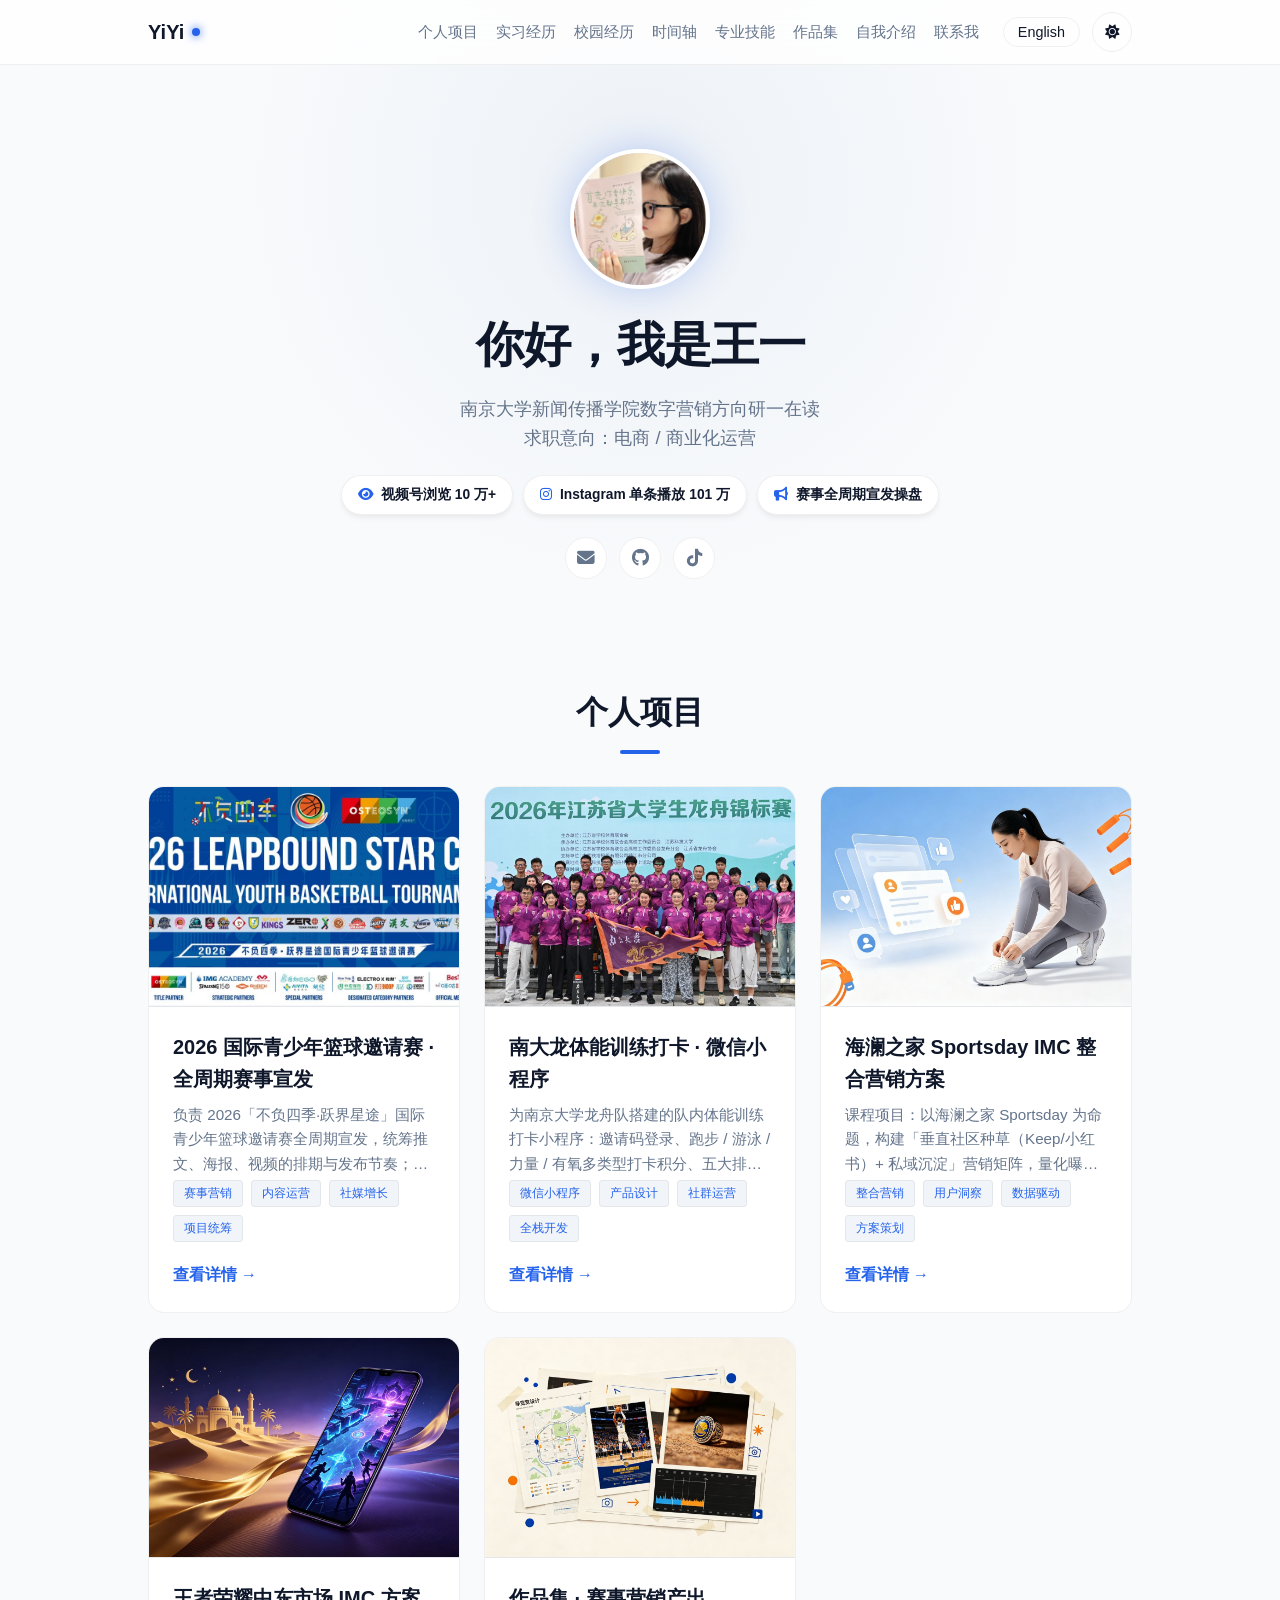
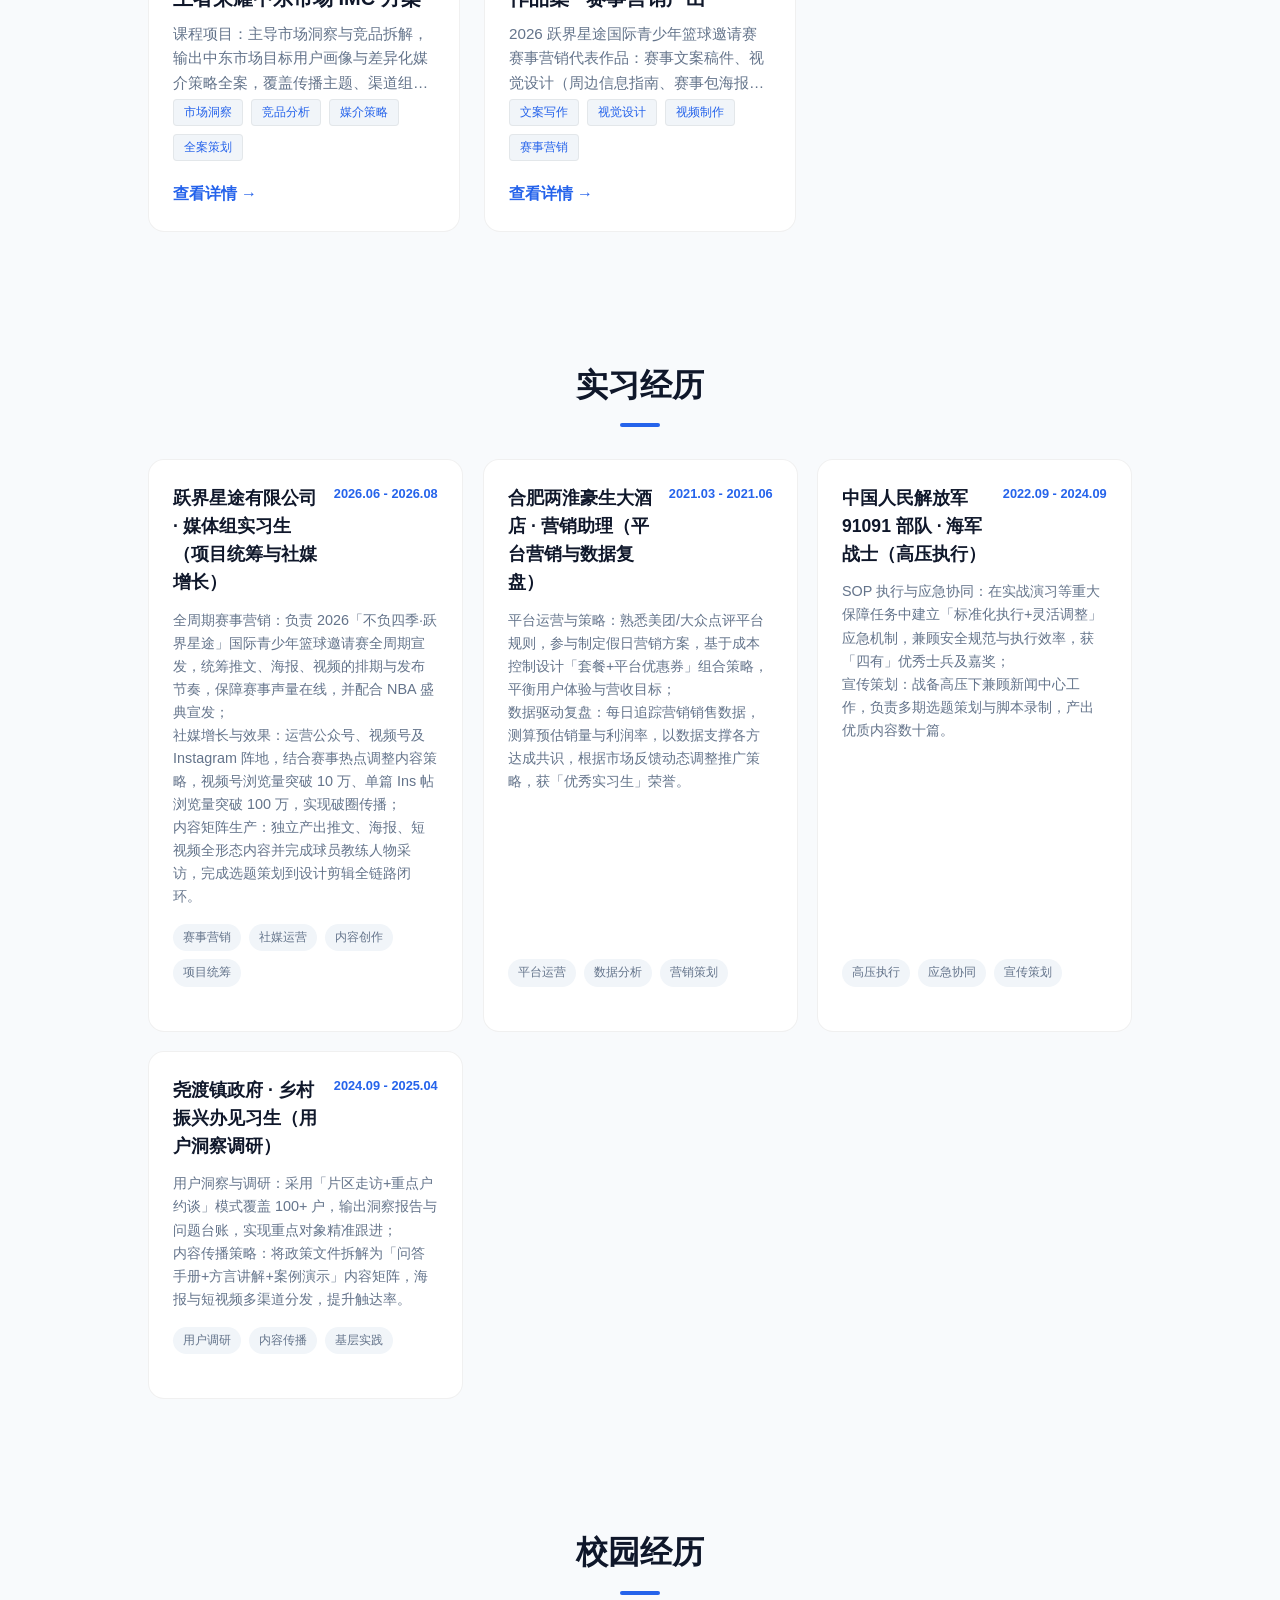
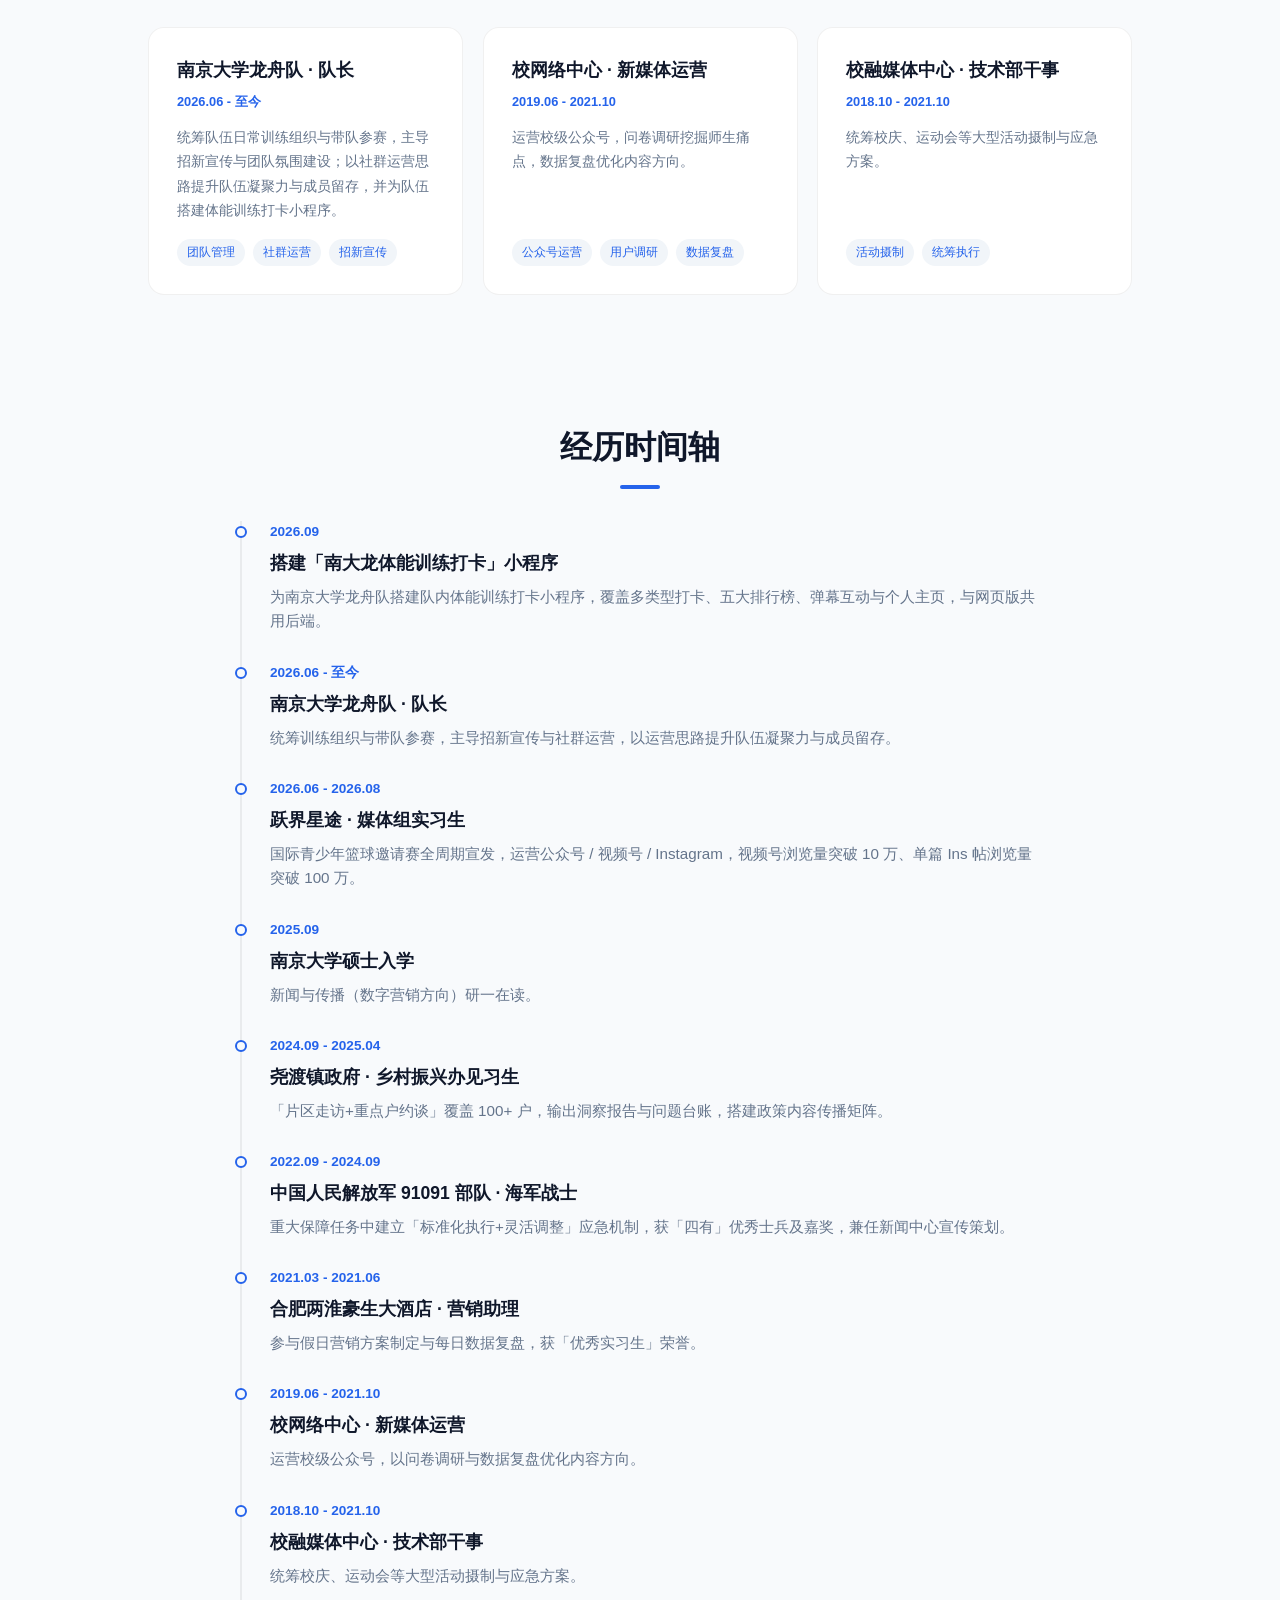
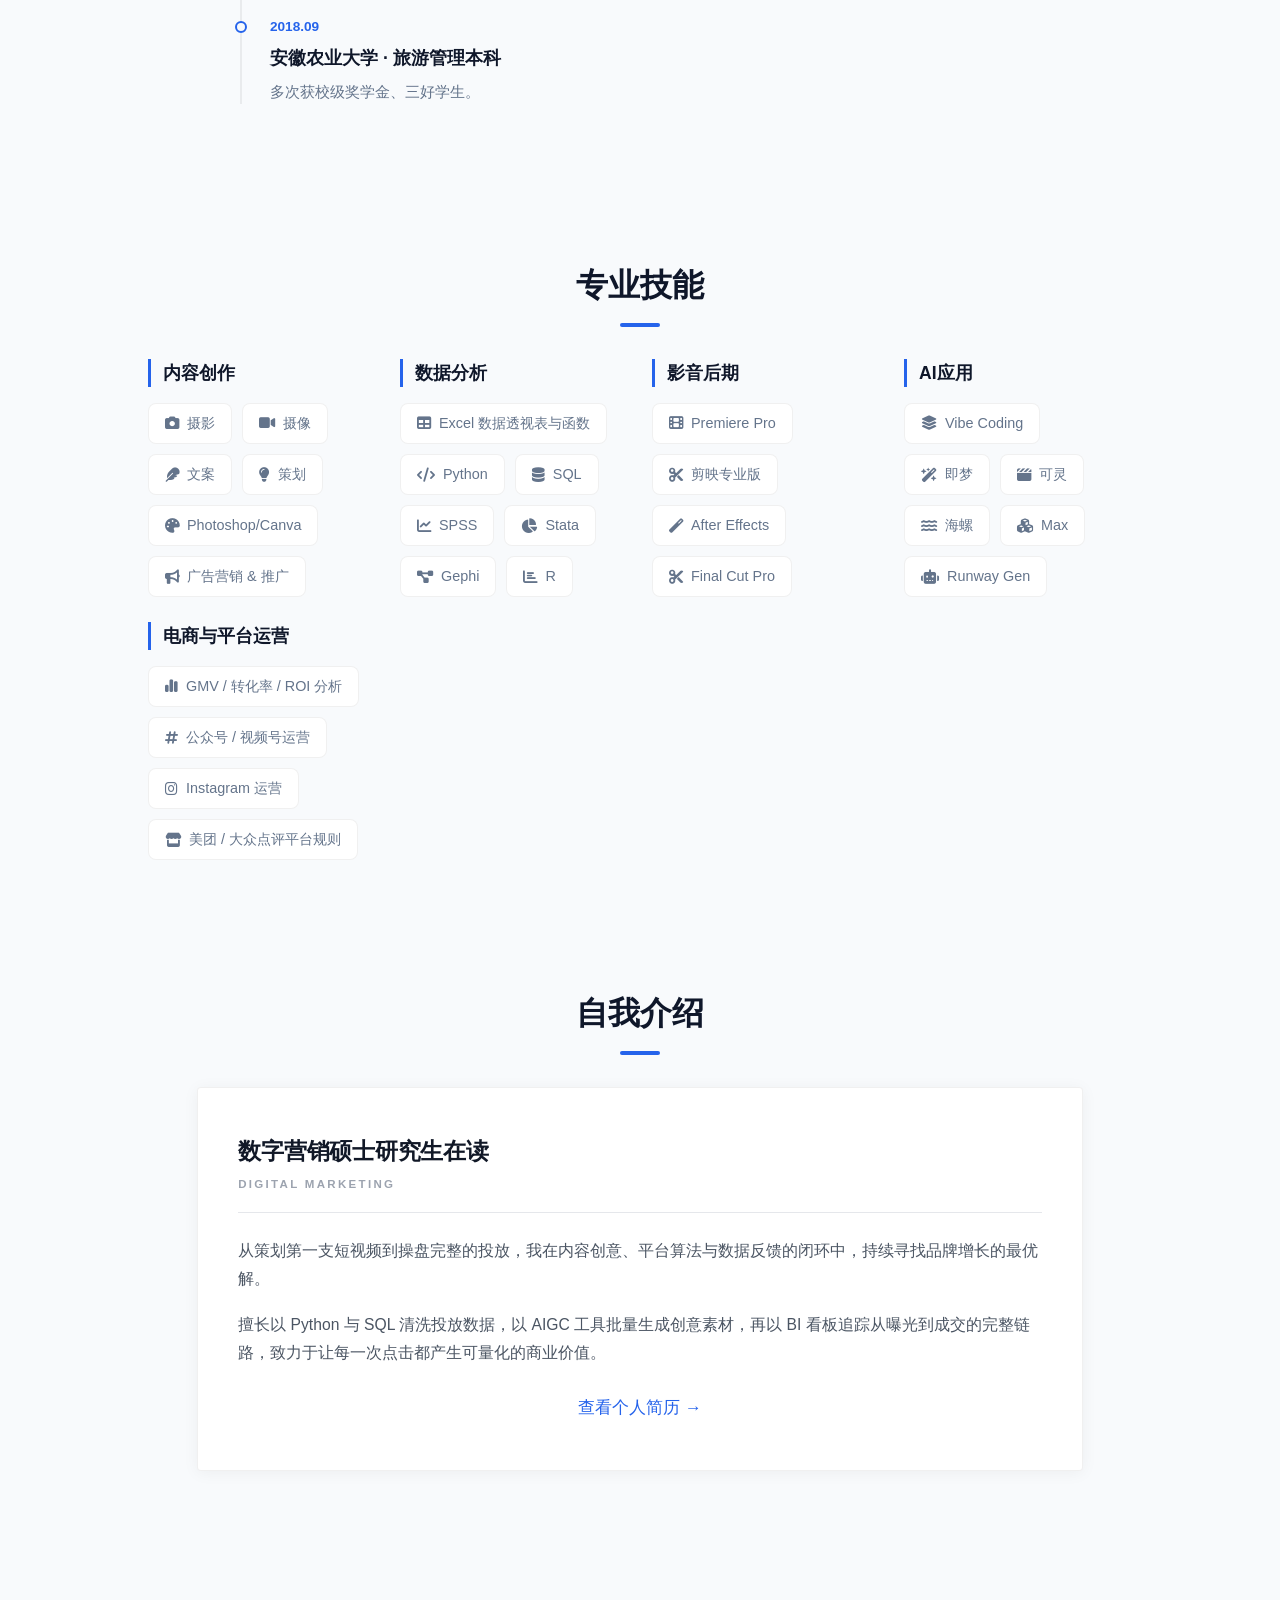
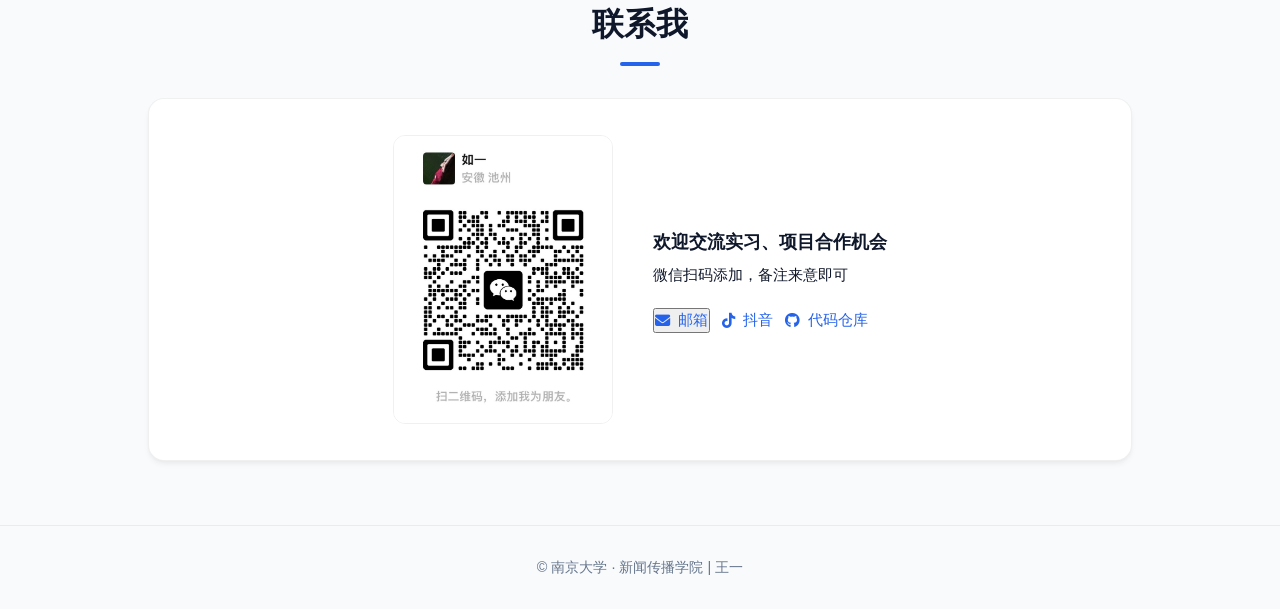
==== commit b4e47661: "新增联系方式区块：微信二维码、邮箱反爬按钮、抖音/GitHub 直达，导航加'联系我'" ====
--- a/index.html
+++ b/index.html
@@ -69,6 +69,7 @@
           <a href="#skills" data-i18n="nav.skills">专业技能</a>
           <a href="pages/portfolio/portfolio.html" data-i18n="nav.portfolio">作品集</a>
           <a href="#self-introduction" data-i18n="nav.self-introduction">自我介绍</a>
+          <a href="#contact" data-i18n="nav.contact">联系我</a>
         </div>
         
         <div class="nav-controls">
@@ -161,6 +162,32 @@
     </div>
   </section>
 
+  <section id="contact" class="section-padding">
+    <div class="container">
+      <h2 data-i18n="contact.title">联系我</h2>
+      <div class="contact-card">
+        <div class="contact-qr">
+          <img src="assets/images/wechat-qr.jpg" alt="微信二维码" class="contact-qr-img" data-i18n="contact.qrAlt" loading="lazy">
+        </div>
+        <div class="contact-info">
+          <p class="contact-lead" data-i18n="contact.lead">欢迎交流实习、项目合作机会</p>
+          <p class="contact-hint" data-i18n="contact.hint">微信扫码添加，备注来意即可</p>
+          <div class="contact-actions">
+            <button type="button" class="btn-paper" id="email-btn">
+              <i class="fas fa-envelope"></i> <span data-i18n="contact.email">邮箱</span>
+            </button>
+            <a href="https://v.douyin.com/_R3UOL4Qckg/" target="_blank" rel="noopener noreferrer" class="btn-paper">
+              <i class="fab fa-tiktok"></i> <span data-i18n="contact.tiktok">抖音</span>
+            </a>
+            <a href="https://github.com/wangyi0830" target="_blank" rel="noopener noreferrer" class="btn-paper">
+              <i class="fab fa-github"></i> <span data-i18n="contact.github">代码仓库</span>
+            </a>
+          </div>
+        </div>
+      </div>
+    </div>
+  </section>
+
   <footer data-i18n="footer.copyright">© 南京大学新闻传播学院 ｜ 王一</footer>
 
   <script src="assets/js/i18n.js"></script>
--- a/assets/css/style.css
+++ b/assets/css/style.css
@@ -1141,3 +1141,68 @@
 .intro-stats span i {
   color: var(--primary);
 }
+
+/* ===== 联系方式区块 ===== */
+.contact-card {
+  display: flex;
+  align-items: center;
+  justify-content: center;
+  gap: 40px;
+  flex-wrap: wrap;
+  padding: 36px;
+  border-radius: 16px;
+  border: 1px solid var(--border-light);
+  background: var(--bg-card);
+  box-shadow: var(--shadow-card);
+}
+
+.contact-qr-img {
+  width: 220px;
+  max-width: 60vw;
+  border-radius: 12px;
+  border: 1px solid var(--border-light);
+  display: block;
+}
+
+.contact-info {
+  max-width: 360px;
+}
+
+.contact-lead {
+  font-size: 1.15rem;
+  font-weight: 700;
+  margin: 0 0 8px;
+}
+
+.contact-hint {
+  color: var(--text-secondary);
+  font-size: 0.92rem;
+  margin: 0 0 20px;
+}
+
+.contact-actions {
+  display: flex;
+  flex-wrap: wrap;
+  gap: 12px;
+}
+
+.contact-actions .btn-paper {
+  cursor: pointer;
+  font-family: inherit;
+  font-size: 0.95rem;
+  display: inline-flex;
+  align-items: center;
+  gap: 8px;
+}
+
+@media (max-width: 640px) {
+  .contact-card {
+    flex-direction: column;
+    gap: 24px;
+    padding: 28px 20px;
+    text-align: center;
+  }
+  .contact-actions {
+    justify-content: center;
+  }
+}
